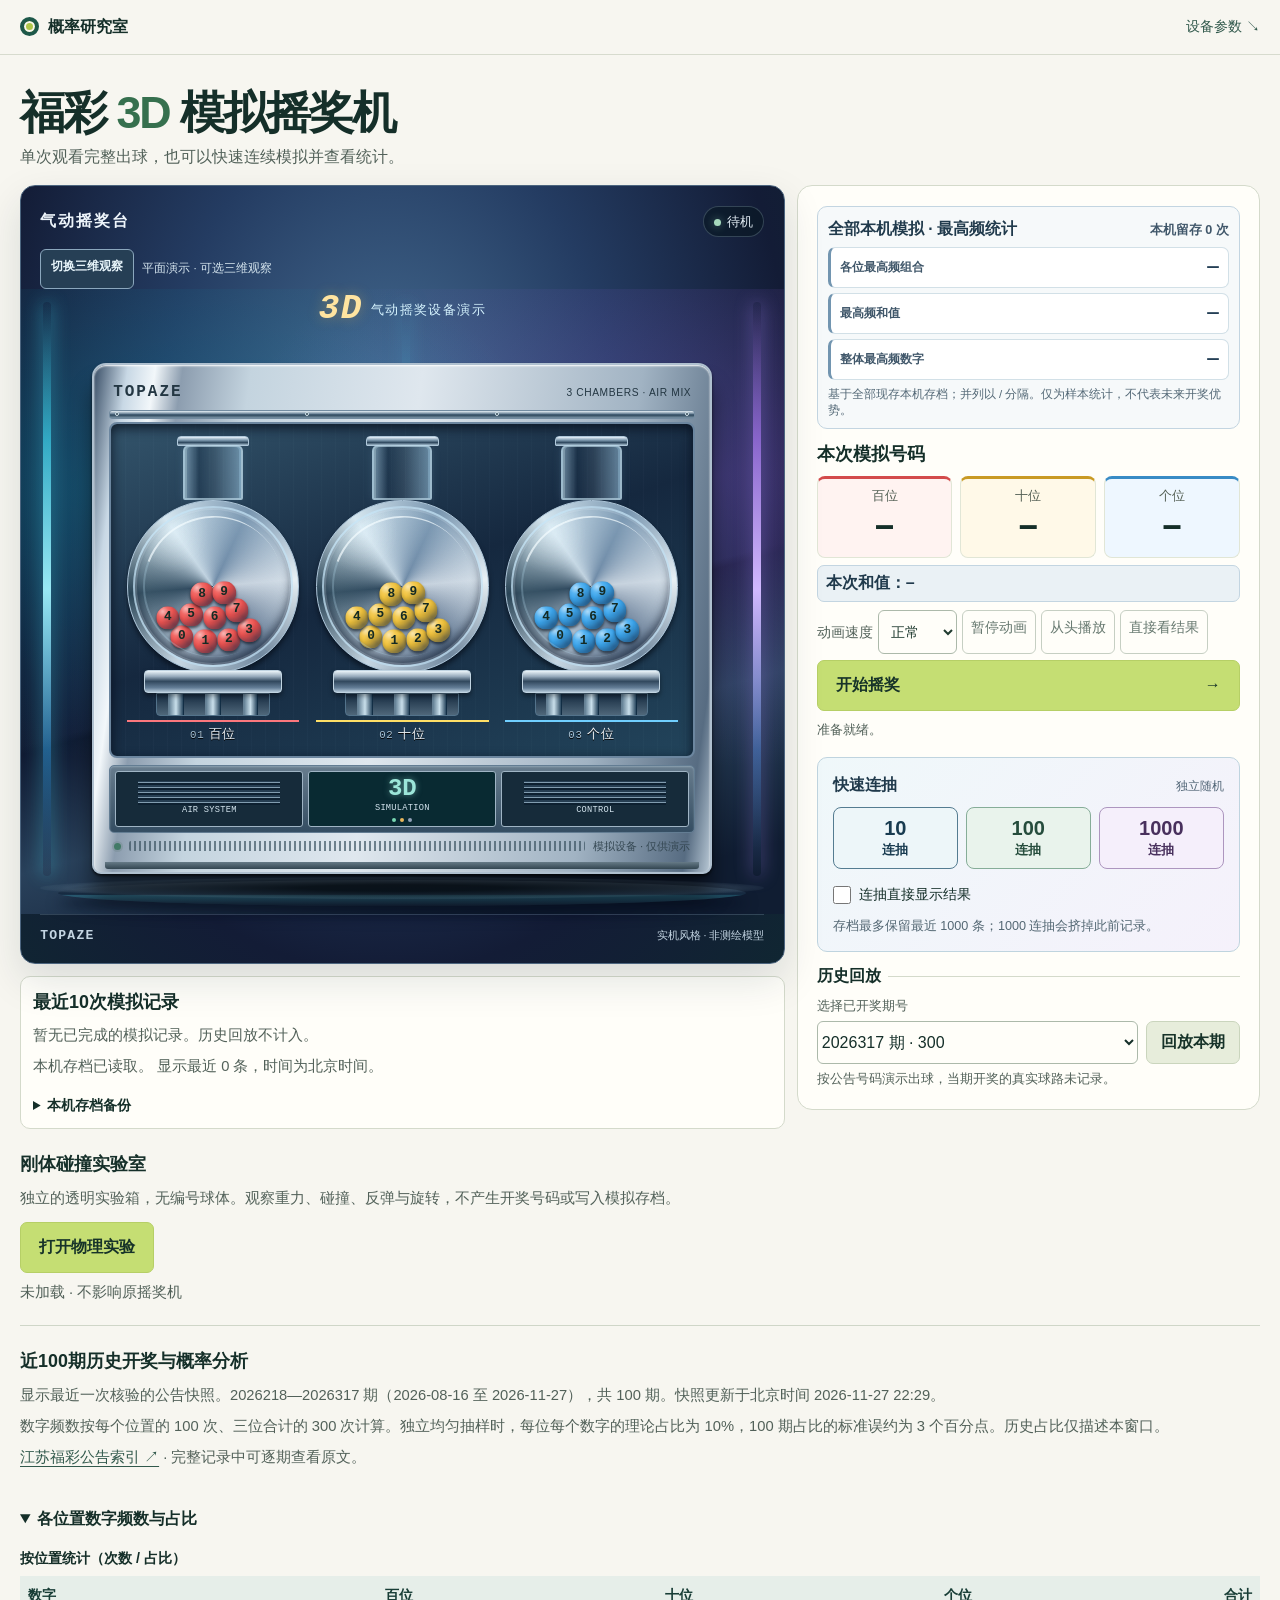
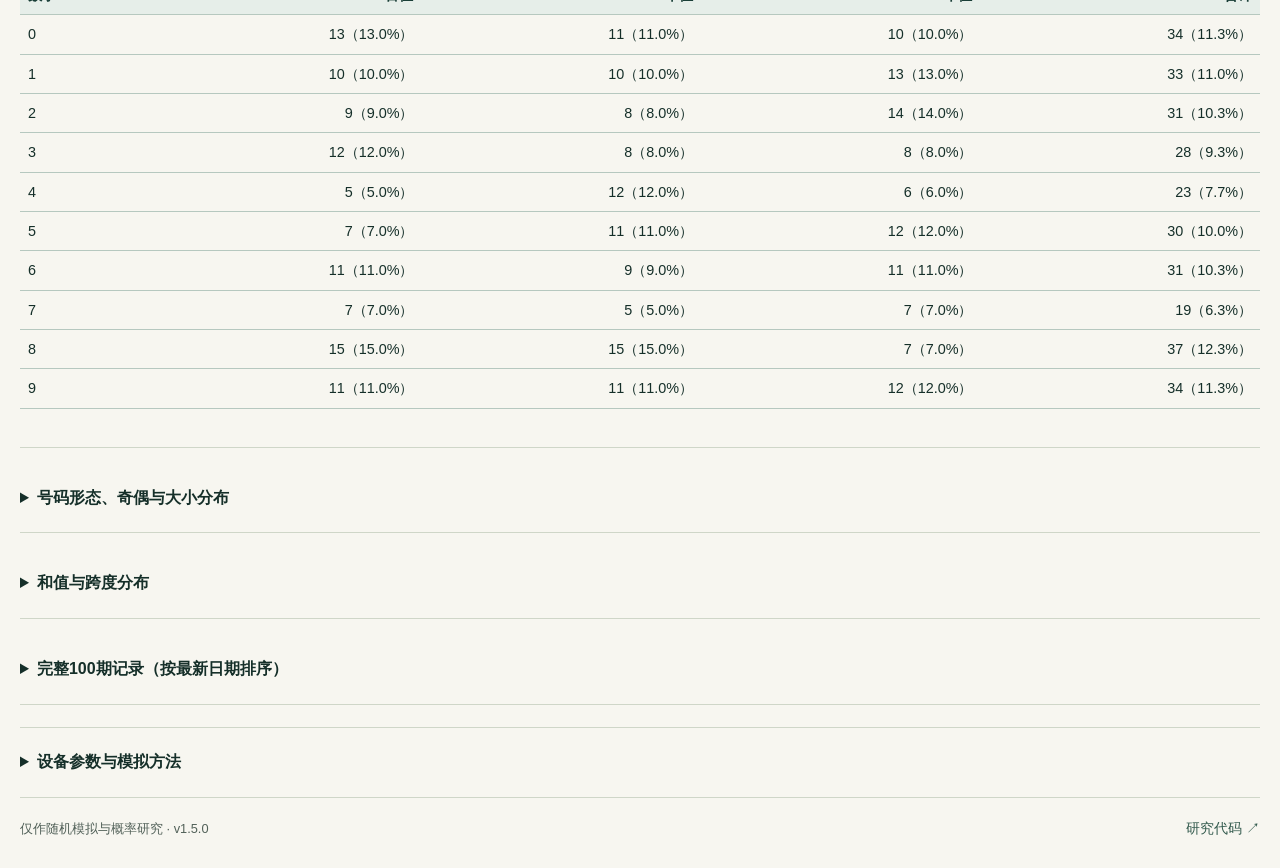
==== index.html @ 345d39fd "Remember the selected draw animation speed" ====
<!doctype html>
<html lang="zh-CN">
<head>
  <meta charset="utf-8">
  <meta name="viewport" content="width=device-width,initial-scale=1">
  <meta name="theme-color" content="#183d36">
  <title>福彩 3D · 模拟摇奖机</title>
  <link rel="stylesheet" href="./lottery-research/draw.css?v=1.4.0">
  <script type="module" src="./lottery-research/draw-ui.mjs?v=1.5.0"></script>
  <script type="module" src="./lottery-research/history-view.mjs?v=1.5.0"></script>
<style>
#official-history details{margin-top:1rem}
#official-history summary{cursor:pointer}
#official-history .history-scroll{overflow-x:auto;max-width:100%}
#official-history table{width:100%;border-collapse:collapse;font-size:.9rem;text-align:right;font-variant-numeric:tabular-nums;margin:.6rem 0 1rem}
#official-history caption{text-align:left;font-weight:600;padding:.4rem 0}
#official-history th,#official-history td{padding:.5rem;border-bottom:1px solid #b6c8bf;white-space:nowrap}
#official-history th:first-child,#official-history td:first-child{text-align:left}
#official-history thead th{position:sticky;top:0;background:#e6eee9;color:#183d36}
#official-history a{text-decoration:underline}
</style>
</head>
<body>
<header><div class="container mast"><span class="wordmark"><i aria-hidden="true"></i> 概率研究室</span><a href="#specs">设备参数 ↘</a></div></header>
<main class="container">
  <h1>福彩 <span>3D</span> 模拟摇奖机</h1>
  <p class="intro">单次观看完整出球，也可以快速连续模拟并查看统计。</p>
  <script type="module" src="./lottery-research/view3d-ui.mjs?v=20261127-pi-motion"></script>
  <div class="desk">
    <section class="machine" aria-label="三色球气动搅拌示意">
      <div class="machine-head"><strong>气动摇奖台</strong><span class="indicator" id="machine-state">待机</span></div>
      <div class="view-toolbar">
        <button id="view3d-toggle" type="button" aria-pressed="false" aria-controls="view3d-stage">切换三维观察</button>
        <span id="view3d-status" role="status">平面演示 · 可选三维观察</span>
      </div>
      <div id="view3d-stage" hidden>
        <div id="view3d-canvas" role="img" aria-label="三仓气动摇奖机三维示意"></div>
        <div class="view3d-cameras" role="group" aria-label="观察角度">
          <button type="button" data-camera="front" aria-pressed="true">正面</button>
          <button type="button" data-camera="left" aria-pressed="false">左侧</button>
          <button type="button" data-camera="right" aria-pressed="false">右侧</button>
          <button type="button" data-camera="top" aria-pressed="false">斜上方</button>
        </div>
        <div class="view3d-cameras"><button id="view3d-physics" type="button" aria-pressed="false">启用三仓碰撞演示</button></div>
        <div class="material-controls">
          <label for="view3d-quality">材质质量</label>
          <select id="view3d-quality"><option value="balanced">均衡 · 清晰透明</option><option value="high">精细 · 光学透射</option></select>
          <label for="view3d-lighting">演播室灯光</label>
          <select id="view3d-lighting"><option value="studio">冷暖演播室</option><option value="neutral">中性检测光</option><option value="evening">紫蓝氛围光</option></select>
        </div>
        <small id="view3d-material-status" role="status">程序生成环境反射 · 无外部纹理下载</small>
        <small id="view3d-physics-status" role="status">默认几何动画；可启用独立刚体演示。</small>
        <small>三维展示与原摇奖同步，碰撞和球路仅供演示，不决定出球号码。圆周率 π ≈ 3.1415926 用于圆周运动及旋流演示。</small>
      </div>
      <div class="studio" aria-hidden="true">
        <div class="studio-backdrop"><i></i><i></i><i></i></div><div class="studio-sign"><b>3D</b><span>气动摇奖设备演示</span></div>
        <div class="machine-housing">
          <div class="housing-top"><span>TOPAZE</span><small>3 CHAMBERS · AIR MIX</small></div><div class="crossbar"><i></i><i></i><i></i><i></i></div>
          <div class="stages">
            <div class="unit red"><div class="outlet-cap"></div><div class="channel"><div class="neck"></div></div><div class="chamber-frame"><div class="glass"></div></div><div class="base"></div><div class="air-assembly"><i></i><i></i><i></i></div><span><small>01</small> 百位</span></div>
            <div class="unit yellow"><div class="outlet-cap"></div><div class="channel"><div class="neck"></div></div><div class="chamber-frame"><div class="glass"></div></div><div class="base"></div><div class="air-assembly"><i></i><i></i><i></i></div><span><small>02</small> 十位</span></div>
            <div class="unit blue"><div class="outlet-cap"></div><div class="channel"><div class="neck"></div></div><div class="chamber-frame"><div class="glass"></div></div><div class="base"></div><div class="air-assembly"><i></i><i></i><i></i></div><span><small>03</small> 个位</span></div>
          </div>
          <div class="service-deck"><div class="service-panel"><div class="service-grille"></div><small>AIR SYSTEM</small></div><div class="service-display"><b>3D</b><small>SIMULATION</small><div class="pilot-lights"><i></i><i></i><i></i></div></div><div class="service-panel"><div class="service-grille"></div><small>CONTROL</small></div></div><div class="housing-console"><i></i><div class="vent"></div><small>模拟设备 · 仅供演示</small></div>
          <div class="housing-foot"></div>
        </div>
        <div class="studio-plinth"></div><div class="stage-platform"></div>
      </div>
      <div class="machine-foot"><span>TOPAZE</span><small>实机风格 · 非测绘模型</small></div>
    </section>
    <section class="control" aria-labelledby="result-title">
      <section class="recent-frequency" aria-labelledby="recent-frequency-title">
        <div class="frequency-heading"><h3 id="recent-frequency-title">全部本机模拟 · 最高频统计</h3><span id="simulation-count" role="status">本机留存 0 次</span></div>
        <div class="frequency-cards">
          <div class="frequency-card"><h4>各位最高频组合</h4><output id="recent-position-mode">—</output></div>
          <div class="frequency-card"><h4>最高频和值</h4><output id="recent-sum-mode">—</output></div>
          <div class="frequency-card"><h4>整体最高频数字</h4><output id="recent-digit-mode">—</output></div>
        </div>
        <p class="frequency-note">基于全部现存本机存档；并列以 / 分隔。仅为样本统计，不代表未来开奖优势。</p>
      </section>
      <h2 id="result-title">本次模拟号码</h2>
      <div class="output" aria-hidden="true">
        <div><small>百位</small><b>–</b></div><div><small>十位</small><b>–</b></div><div><small>个位</small><b>–</b></div>
      </div>
      <p id="draw-sum">本次和值：–</p>
      <div class="playback-controls">
        <label for="playback-speed">动画速度</label>
        <select id="playback-speed"><option value="1">正常</option><option value="0.5">半速</option><option value="2">2 倍速</option><option value="4">4 倍速</option></select>
        <button id="pause" type="button" disabled>暂停动画</button>
        <button id="restart" type="button" disabled>从头播放</button>
        <button id="skip-animation" type="button" disabled>直接看结果</button>
      </div>
      <button id="draw" type="button" disabled>开始摇奖 <span aria-hidden="true">→</span></button>
      <p class="status" role="status" aria-live="polite">正在准备摇奖机…</p>
      <section class="batch-draw" aria-labelledby="batch-title">
        <div class="batch-heading"><h3 id="batch-title">快速连抽</h3><span>独立随机</span></div>
        <div class="batch-buttons" role="group" aria-label="选择连抽次数">
          <button type="button" data-batch="10" disabled><strong>10</strong><span>连抽</span></button>
          <button type="button" data-batch="100" disabled><strong>100</strong><span>连抽</span></button>
          <button type="button" data-batch="1000" disabled><strong>1000</strong><span>连抽</span></button>
        </div>
        <label class="batch-animation-option"><input id="batch-instant" type="checkbox" disabled> 连抽直接显示结果</label>
        <p class="batch-note">存档最多保留最近 1000 条；1000 连抽会挤掉此前记录。</p>
      </section>
      <section id="batch-report" class="batch-report" aria-labelledby="batch-report-title" hidden>
        <div class="batch-heading"><h3 id="batch-report-title">最近一次连抽报告</h3><span id="batch-time"></span></div>
        <div class="batch-summary">
          <div><small>本次连抽</small><strong id="batch-count">—</strong></div>
          <div><small>不同号码</small><strong id="batch-unique">—</strong></div>
          <div><small>重复次数</small><strong id="batch-repeats">—</strong></div>
          <div><small>平均和值</small><strong id="batch-mean-sum">—</strong></div>
        </div>
        <p id="batch-forms"></p>
        <p id="batch-modes"></p>
        <p id="batch-last"></p>
        <p id="batch-save-status" role="status"></p>
        <details class="batch-detail">
          <summary>查看和值分布</summary>
          <button id="batch-sum-export" type="button">下载和值分布（CSV）</button>
          <div class="batch-table-scroll batch-sum-scroll" role="region" aria-label="和值分布表" tabindex="0">
            <table>
              <caption>本次连抽与均匀抽样的理论分布</caption>
              <thead><tr><th scope="col">和值</th><th scope="col">次数</th><th scope="col">样本占比</th><th scope="col">理论占比</th></tr></thead>
              <tbody id="batch-sums"></tbody>
            </table>
          </div>
        </details>
        <details class="batch-detail"><summary>查看各位数字频数</summary>
          <div class="batch-table-scroll"><table><caption>本次连抽中各位置数字出现次数</caption>
            <thead><tr><th scope="col">数字</th><th scope="col">百位</th><th scope="col">十位</th><th scope="col">个位</th></tr></thead>
            <tbody id="batch-frequency"></tbody>
          </table></div>
        </details>
        <p class="batch-report-note">仅统计本次连抽，重复次数为总次数减去不同号码数；历史频数不能预测未来号码。</p>
      </section>
      <fieldset id="replay-options" disabled>
        <legend>历史回放</legend>
        <label for="replay-issue">选择已开奖期号</label>
        <div class="replay-controls"><select id="replay-issue"></select><button id="replay" type="button">回放本期</button></div>
        <small>按公告号码演示出球，当期开奖的真实球路未记录。</small>
      </fieldset>
      <noscript>请启用 JavaScript 后开始摇奖。</noscript>
    </section>
    <section class="history desk-history" aria-labelledby="history-title">
    <h2 id="history-title">最近10次模拟记录</h2>
    <p id="empty-history">暂无已完成的模拟记录。历史回放不计入。</p>
    <p id="archive-status" role="status"></p><ol id="history"></ol>
    <details><summary>本机存档备份</summary>
      <p>页面仅显示最近10次，较早记录不展示但保留在当前浏览器（最多1000条），可导出完整备份。清除站点数据或换设备不会自动恢复。</p>
      <button id="archive-export" type="button" disabled>导出完整存档（JSON）</button>
    </details>
    </section>
  </div>
  <section class="history" aria-labelledby="physics-title">
    <h2 id="physics-title">刚体碰撞实验室</h2>
    <p>独立的透明实验箱，无编号球体。观察重力、碰撞、反弹与旋转，不产生开奖号码或写入模拟存档。</p>
    <button id="physics-open" type="button" aria-expanded="false" aria-controls="physics-panel">打开物理实验</button>
    <div id="physics-panel" hidden>
      <div id="physics-canvas" role="img" aria-label="透明实验箱内的六颗无编号球体"></div>
      <div class="physics-controls">
        <label for="physics-bounce">反弹系数</label>
        <select id="physics-bounce"><option value="0.2">0.2 低</option><option value="0.55" selected>0.55 中</option><option value="0.8">0.8 高</option></select>
        <button id="physics-start" type="button">开始实验</button>
        <button id="physics-pause" type="button" disabled>暂停</button>
        <button id="physics-reset" type="button">复位</button>
      </div>
      <p id="physics-readout">仿真时间 0.00 秒</p>
      <p>演示设定：固定步长 1/60 秒，六颗等尺寸球、封闭箱体，单次最长 8 秒。反弹系数为实验参数，不是官方设备测量数据。</p>
    </div>
    <p id="physics-status" role="status">未加载 · 不影响原摇奖机</p>
  </section>
  <script type="module" src="./lottery-research/physics-ui.mjs"></script>
  <section class="history" id="official-history" aria-labelledby="official-history-title">
    <h2 id="official-history-title">近100期历史开奖与概率分析</h2>
    <p id="official-meta">正在加载历史数据…</p>
    <p>数字频数按每个位置的 100 次、三位合计的 300 次计算。独立均匀抽样时，每位每个数字的理论占比为 10%，100 期占比的标准误约为 3 个百分点。历史占比仅描述本窗口。</p>
    <p><a href="https://www.jslottery.com/winning_history_a?locale=zh-CN&amp;lottery_type_id=9">江苏福彩公告索引 ↗</a> · 完整记录中可逐期查看原文。</p>
    <details open><summary>各位置数字频数与占比</summary><div class="history-scroll"><table id="position-table"></table></div></details>
    <details><summary>号码形态、奇偶与大小分布</summary><div class="history-scroll"><table id="shape-table"></table></div></details>
    <details><summary>和值与跨度分布</summary><div class="history-scroll"><table id="sum-table"></table><table id="span-table"></table></div></details>
    <details><summary>完整100期记录（按最新日期排序）</summary><div class="history-scroll" style="max-height:28rem;overflow:auto"><table id="official-table"></table></div></details>
  </section>
  <details id="specs"><summary>设备参数与模拟方法</summary>
    <p>设备参考 2021 年中国福彩公开的法国 AKANIS Topaze 气动搅拌式摇奖机。</p>
    <dl><div><dt>整机规格</dt><dd>高 1.50 米，宽 0.66 米，深 0.78 米，重 90 千克</dd></div>
    <div><dt>搅拌室</dt><dd>三个独立搅拌室，直径 30 厘米，顶部出球，底座以上为高强度有机玻璃</dd></div>
    <div><dt>摇奖球</dt><dd>两套正式球，每套红、黄、蓝各 10 颗，分别用于百位、十位和个位。聚氨酯与发泡材料，实心结构</dd></div>
    <div><dt>单球标准</dt><dd>质量 4 克（±5%），直径 44.5 毫米（−0.7 / +0.8 毫米）</dd></div></dl>
    <p>本页用三组 0–9 数字球演示出球，每组独立等概率抽取一球。浏览器生成随机数，每个三位号码的理论概率均为 1/1000。动画时长和球路为展示设定。实机风速、逐球测量和现场工况缺少可用的校准数据。</p>
    <p><a href="https://www.szlottery.org/fcw/fcxw/csdt/content/post_752635.html">福彩公开设备资料 ↗</a> · <a href="https://caipiao.people.com.cn/n1/2015/1231/c373276-27999921.html">球室结构与颜色 ↗</a> · <a href="https://www.swlc.net.cn/games/3d.html">福彩 3D 开奖规则 ↗</a></p>
  </details>
</main>
<footer class="container"><span>仅作随机模拟与概率研究 · v1.5.0</span><a href="https://github.com/wpcnb/order-classifier/tree/main/lottery-research">研究代码 ↗</a></footer>
</body></html>
---- lottery-research/draw.css ----
:root { color-scheme:light; font: 16px/1.55 "Inter","PingFang SC","Microsoft YaHei",sans-serif; color:#152f29; background:#f7f6f0 }
* { box-sizing:border-box }
body { margin:0 }
.container { width:min(1120px,calc(100% - 56px)); margin:auto }
header { border-bottom:1px solid #d7dbce }
.mast,footer,.machine-head,.machine-foot { display:flex; justify-content:space-between; align-items:center; gap:12px }
.mast { min-height:68px }
a { color:#31594c; text-underline-offset:4px }
.mast a,footer a { text-decoration:none; font-size:.88rem }
.wordmark { display:flex; gap:9px; align-items:center; font-weight:750 }
.wordmark i { display:block; width:19px; height:19px; border:4px solid #1d5849; border-radius:50%; box-shadow:inset 0 0 0 2px #f7f6f0; background:#afc64a }
h1 { margin:clamp(24px,5vw,62px) 0 4px; font-size:clamp(1.95rem,5vw,3.65rem); line-height:1.18; letter-spacing:-.045em }
h1 span { color:#36704e }
h2 { font-size:1.12rem; margin:0 }
.intro,.status,.history p,details p { color:#526159 }
.intro { margin:10px 0 26px }
.desk { display:grid; grid-template-columns:1.65fr 1fr; gap:18px; align-items:stretch }
.machine,.control { border-radius:15px; padding:clamp(16px,2.6vw,30px) }
.machine { color:#eef7e9; background:radial-gradient(ellipse at 50% 88%,#33675b 0%,#193f38 60%,#12322c 100%); border:1px solid #183d35 }
.machine-head strong { font-size:1rem }
.indicator { font-size:.8rem; color:#d6e5c6 }
.indicator::before { content:""; display:inline-block; margin-right:6px; width:7px; height:7px; border-radius:50%; background:#c2db68 }
.stages { display:flex; align-items:end; justify-content:center; gap:3%; margin:24px 0 18px }
.unit { width:30%; position:relative; text-align:center; --ball:#e77e68 }
.yellow { --ball:#e9c563 }.blue { --ball:#8cbfdd }
.unit span { display:block; font-size:.78rem; margin-top:6px; color:#d9e7df }
.neck { width:17%; height:12px; margin:0 auto -2px; border:2px solid #91aaa1; border-radius:4px 4px 0 0; background:linear-gradient(90deg,#41675d,#c5d4c944,#406359) }
.neck:not(:empty) { color:#172922; background:var(--ball); border-color:var(--ball); font:700 10px/1 "IBM Plex Mono",monospace }
.glass { position:relative; aspect-ratio:1; border:2px solid #adccc19c; border-radius:50%; overflow:hidden; background:radial-gradient(circle at 29% 16%,#eafaf458,transparent 20%),radial-gradient(circle at 60% 72%,#12342e55,#96b7a62b 82%,#e7f8ea55); box-shadow:inset 0 0 0 3px #b7d3c621,0 8px 14px #102a2444 }
.base { position:relative; width:72%; height:12px; margin:-2px auto 0; transform:perspective(18px) rotateX(13deg); border:1px solid #8da99a; border-radius:3px; background:linear-gradient(#719287,#34564d) }
.ball { position:absolute; width:15%; aspect-ratio:1; border-radius:50%; display:grid; place-items:center; font:700 clamp(7px,1.1vw,14px)/1 "IBM Plex Mono",monospace; color:#142a23; background:radial-gradient(at 30% 22%,#fff8,transparent 45%),var(--ball); box-shadow:inset -2px -2px 4px #182d2a44,0 1px 2px #102a2488; transform:translate(-50%,-50%) }
.machine-foot { border-top:1px solid #ffffff29; padding-top:12px; color:#c3d3c6 }
.machine-foot span { font:600 .82rem "IBM Plex Mono",monospace; letter-spacing:.09em }
.control { display:flex; flex-direction:column; justify-content:center; background:#fffef9; border:1px solid #d4dacb }
.output { display:grid; grid-template-columns:repeat(3,1fr); gap:8px; margin:18px 0 }
.output div { background:#f2f4ea; border:1px solid #e1e6d6; border-radius:8px; text-align:center; padding:7px 2px }
.output small { display:block; color:#546055 }
.output b { display:block; font:650 clamp(2.15rem,4vw,3.6rem)/1.14 "IBM Plex Mono",monospace }
button { font:inherit; font-weight:650; color:#173329; background:#c5de73; border:1px solid #b6cf66; border-radius:7px; padding:12px 18px; display:flex; justify-content:space-between; cursor:pointer }
button:hover:enabled { background:#d1e788 } button:disabled { cursor:default; opacity:.68 }
.status { min-height:1.5em; margin:9px 0 0; font-size:.84rem }
.history,details { border-bottom:1px solid #cfd6c8; padding:22px 0 }
.history p,details p { font-size:.92rem; margin:8px 0 0 }
#history { display:flex; flex-wrap:wrap; gap:7px; margin:8px 0 0; padding:0; list-style:none }
#history li { padding:4px 11px; border:1px solid #c4ccbc; border-radius:5px; font:600 1.05rem/1.4 "IBM Plex Mono",monospace; letter-spacing:.12em }
summary { cursor:pointer; font-weight:650 }
dl { display:grid; grid-template-columns:1fr 1fr; gap:12px 25px } dt { font-weight:650 } dd { margin:2px 0; color:#46574c }
footer { padding:20px 0 28px; font-size:.8rem; color:#526159 }
:focus-visible { outline:3px solid #678634; outline-offset:3px }
@media(max-width:700px) {
  .container { width:calc(100% - 28px) } .mast { min-height:48px } .desk { grid-template-columns:1fr; gap:12px }
  .machine,.control { padding:16px } .intro { font-size:.9rem; margin-bottom:16px }
  .stages { max-width:430px; margin:14px auto 9px } .output { margin:10px 0 }
  .machine-foot { padding-top:7px } dl { grid-template-columns:1fr }
}
#replay-options { border:0; border-top:1px solid #d4dacb; padding:12px 0 0; margin:12px 0 0; min-width:0 }
#replay-options legend { padding:0 7px 0 0; font-weight:650 }
#replay-options label,#replay-options small { display:block; font-size:.82rem; color:#526159 }
.replay-controls { display:flex; flex-wrap:wrap; gap:8px; margin:5px 0 }
.replay-controls select { max-width:100%; min-height:42px; flex:1; color:#152f29; background:#fffef9; border:1px solid #acb9aa; border-radius:6px; font:inherit }
#replay { background:#e7eddb; border-color:#cad5bd; padding:8px 14px }
.playback-controls { display:flex; align-items:center; flex-wrap:wrap; gap:8px; margin:0 0 10px; font-size:.9rem }
.playback-controls label { color:#526159 }
.playback-controls select,.playback-controls button { min-height:44px; border:1px solid #acb9aa; border-radius:6px; padding:6px 12px; background:#fffef9; color:#203b30; font:inherit }
#pause { margin-left:auto }
@media (prefers-reduced-motion:reduce) { .playback-controls { display:none } }

/* Studio presentation. Visual styling only; dimensions and lighting are illustrative. */
.desk {grid-template-columns:minmax(0,1.85fr) minmax(0,1fr);gap:20px}
.machine {min-width:0;position:relative;overflow:hidden;background:radial-gradient(ellipse at 50% 38%,#365267 0%,#172b3d 45%,#091622 100%);border-color:#35495b;box-shadow:0 16px 40px #10283a20;display:flex;flex-direction:column;justify-content:space-between;color:#edf4fa}
.machine-head,.machine-foot {position:relative;z-index:2}
.machine-head strong {letter-spacing:.12em}
.indicator {color:#e1ebf3;background:#0a1925aa;border:1px solid #90a8b74d;border-radius:30px;padding:5px 10px;white-space:nowrap}
.indicator::before {background:#a6d9bd;box-shadow:0 0 8px #9ce5c877}
.studio {isolation:isolate;position:relative;display:grid;place-items:center;padding:clamp(24px,4vw,54px) 0 24px;min-width:0;flex:1}
.studio-backdrop {position:absolute;inset:8% -8% 5%;z-index:-2;overflow:hidden;background:radial-gradient(ellipse at 50% 78%,#8fa9bc38,transparent 67%)}
.studio-backdrop i {position:absolute;top:2%;height:82%;width:1px;background:linear-gradient(transparent,#b2d5ea7d,transparent)}
.studio-backdrop i:nth-child(1){left:8%}.studio-backdrop i:nth-child(2){left:50%;opacity:.35}.studio-backdrop i:nth-child(3){right:8%}
.machine-housing {position:relative;width:min(96%,620px);z-index:1;border:1px solid #b3c0c9;border-radius:12px 12px 7px 7px;padding:clamp(8px,1.5vw,18px);background:linear-gradient(100deg,#455967 0%,#dce6eb 6%,#97a7b1 12%,#eef3f5 42%,#a2b3be 77%,#536775 100%);box-shadow:inset 1px 1px 2px #fff,0 16px 24px #0007,0 2px 3px #0009}
.housing-top {display:flex;align-items:center;justify-content:space-between;gap:5px;color:#243743;padding:4px 4px 9px}
.housing-top span {font:800 clamp(.7rem,1.5vw,1rem)/1.2 "IBM Plex Mono",monospace;letter-spacing:.12em}
.housing-top small {font-size:clamp(.45rem,.8vw,.65rem);letter-spacing:.06em;text-align:right}
.stages {gap:3%;margin:0;padding:clamp(6px,1.3vw,16px);background:linear-gradient(155deg,#263d4b,#0e1d28 65%,#2a4150);border:1px solid #233746;border-radius:8px;box-shadow:inset 0 3px 12px #0009,0 1px 0 #fff8;max-width:none}
.unit {width:31%;min-width:0;--ball:#df5753}
.yellow {--ball:#edc14f}.blue {--ball:#66b5df}
.channel {height:clamp(24px,4.5vw,48px);width:32%;margin:auto;position:relative;border:1px solid #bcd9e8aa;border-radius:6px 6px 2px 2px;background:linear-gradient(90deg,#e3f7ff38,#102d4144 25%,#eafaff20 60%,#b9d6e990);box-shadow:inset 0 0 5px #f8ffff22;display:grid;place-items:center}
.neck {width:82%;height: auto;aspect-ratio:1;display:grid;place-items:center;margin:0;border:0;border-radius:50%;background:transparent;box-shadow:none}
.neck:not(:empty){background:radial-gradient(circle at 32% 25%,#fffa,transparent 36%),var(--ball);border:1px solid #fff5;box-shadow:inset -2px -3px 5px #0004,0 1px 3px #0007;color:#14232d;font:700 clamp(9px,1.3vw,16px)/1 monospace}
.glass {border:clamp(2px,.4vw,4px) solid #c1dce7b0;border-radius:50%;background:radial-gradient(ellipse at 24% 16%,#f0fbff50,transparent 22%),radial-gradient(ellipse at 68% 82%,#25465855,#a5c8df25 64%,#d8ecf663 93%);box-shadow:inset 0 0 0 2px #ecfaff30,inset 0 -9px 12px #080f1a7d,0 4px 10px #0007}
.glass::after {content:"";position:absolute;pointer-events:none;z-index:2;inset:5%;border-radius:50%;border-top:2px solid #f4fdffb3;border-left:2px solid #b6deef45;transform:rotate(-24deg)}
.ball {background:radial-gradient(circle at 29% 23%,#fff9 0%,#fff2 25%,transparent 44%),var(--ball);box-shadow:inset -2px -3px 5px #10233366,0 2px 3px #0008;font-size:clamp(7px,1vw,14px)}
.base {width:78%;height:clamp(12px,2.2vw,23px);margin:-2px auto 0;transform:none;border:1px solid #9badb8;background:linear-gradient(#d1dce4,#718796 25%,#394d5a 78%,#859ba8);border-radius:4px;box-shadow:0 3px 5px #0006}
.unit span {color:#eef3f7;letter-spacing:.06em;font-size:clamp(.66rem,1vw,.82rem);margin:7px 0 2px}
.unit span small {color:#a6c0d3;font:500 .67rem monospace}
.housing-console {display:flex;align-items:center;gap:8px;padding:10px 5px 5px;color:#344752}
.housing-console i {width:7px;height:7px;flex:none;border-radius:50%;background:#427a67;box-shadow:0 0 0 2px #617b7a40}
.housing-console small {font-size:clamp(.5rem,.9vw,.7rem);white-space:nowrap}
.vent {flex:1;height:10px;border-radius:2px;background:repeating-linear-gradient(90deg,#334b59 0 2px,transparent 2px 5px);opacity:.65}
.housing-foot {height:7px;border-radius:0 0 3px 3px;background:linear-gradient(#667a87,#334651);margin:2px -4px -12px}
.studio-plinth {position:absolute;z-index:0;left:0;right:0;bottom:12px;height:28px;border-radius:50%;background:radial-gradient(ellipse,#07121bbb 20%,#7894a633 65%,transparent 74%);transform:scaleY(.8)}
.machine-foot {color:#c4d5e3;border-color:#abc6dd36;font-size:.8rem}
.control {min-width:0}
@media(max-width:700px){.desk{grid-template-columns:1fr;gap:12px}.studio{padding:28px 0 20px}.machine-housing{width:min(100%,460px)}.machine-foot{font-size:.75rem}.housing-foot{margin-bottom:-8px}}

/* Richer studio v2: illustrative hardware, not a factory engineering drawing. */
.machine {background:radial-gradient(ellipse at 48% 30%,#466d92 0%,#243c62 40%,#131c36 72%,#102632);border-color:#4c657f}
.studio {padding-top:clamp(48px,6vw,74px);padding-bottom:40px}
.studio-backdrop {inset:0 -9% 0;background:radial-gradient(ellipse at 15% 32%,#00bfd339,transparent 45%),radial-gradient(ellipse at 87% 30%,#a064ed45,transparent 47%),linear-gradient(165deg,transparent 55%,#101b33 56%,#29415b 70%,#101d32 90%);}
.studio-backdrop i {height:92%;width:clamp(3px,.7vw,8px);border-radius:4px;background:linear-gradient(transparent,#41def8a8 24%,#98e8f4 50%,#319cdd88 78%,transparent);box-shadow:0 0 18px #49dcf47a}
.studio-backdrop i:nth-child(3){background:linear-gradient(transparent,#b380ffa8 24%,#d1b9ff 50%,#5b89db88 78%,transparent);box-shadow:0 0 18px #a285f47a}
.studio-sign {position:absolute;top:3px;left:50%;transform:translateX(-50%);display:flex;align-items:center;gap:8px;color:#d6f4ff;white-space:nowrap;font-size:clamp(.65rem,1vw,.82rem);letter-spacing:.11em}
.studio-sign b {font:italic 800 clamp(1.3rem,2.7vw,2.2rem)/1 monospace;color:#ffe4a0;text-shadow:0 0 13px #d3a74d70}
.machine-housing {width:min(98%,620px);padding:clamp(7px,1.35vw,15px);border:2px solid #afc0cf;border-radius:14px 14px 9px 9px;background:linear-gradient(98deg,#394e66,#c8d8e5 5%,#f2f7fa 9%,#8c9daf 13%,#c4d4df 23%,#dfe7ee 48%,#a1b3c3 80%,#576c82 96%,#b7c7d4);box-shadow:inset 0 1px 2px #fff,0 22px 22px #0007,0 2px 3px #000a}
.housing-top {padding:3px 4px 7px}
.crossbar {display:flex;justify-content:space-between;align-items:center;height:9px;margin:0 0 3px;padding:0 5px;border:1px solid #738ca1;border-radius:3px;background:linear-gradient(#e6f0f6,#536e85 49%,#233d51 52%,#7b94a7)}
.crossbar i {width:4px;height:4px;border-radius:50%;background:#293c4c;border:1px solid #d6e7ed}
.stages {position:relative;gap:3%;padding:clamp(6px,1vw,13px);border:2px solid #6c869f;background:repeating-linear-gradient(90deg,#d4f4ff05 0 1px,transparent 1px 14px),linear-gradient(160deg,#33546b,#15283f 48%,#22445b);box-shadow:inset 0 4px 12px #040915c0}
.unit {--ball:#f0524e;--glow:#fb777d;position:relative}
.yellow {--ball:#f3c338;--glow:#ffdf66}.blue {--ball:#3ca8f0;--glow:#70cfff}
.outlet-cap {width:42%;height:clamp(5px,.85vw,10px);margin:0 auto -1px;border-radius:4px 4px 1px 1px;background:linear-gradient(#e9f3fc,#7d99ae 40%,#2d465c 70%,#9fb7c8);border:1px solid #b0c8da}
.channel {height:clamp(30px,5vw,55px);width:35%;border-width:2px;box-shadow:inset 2px 0 #e5fcff36,inset -2px 0 #aedbf347,0 0 10px #8db8d826;background:linear-gradient(90deg,#c4e8ff70,#182e4644 25%,#e8f8ff16 54%,#a9d3ed80)}
.chamber-frame {position:relative;padding:clamp(2px,.45vw,5px);border:1px solid #aec6d9;border-radius:50%;background:conic-gradient(from 25deg,#7895af,#e7f0f5,#71889e,#c6d6e2,#294456,#d6e7f0,#7895af);box-shadow:0 4px 5px #040b15a0}
.glass {border:2px solid #c4e2f4ba;background:radial-gradient(ellipse at 23% 15%,#effaff50,transparent 22%),radial-gradient(ellipse at 66% 78%,#253a6540,#c4e0f41a 70%,#c9f0fc55 95%);box-shadow:inset 0 0 0 2px #e4f5ff30,inset 0 -7px 10px #0b1729a0}
.ball {background:radial-gradient(circle at 28% 23%,#fff9 0%,#fff2 24%,transparent 46%),radial-gradient(circle at 76% 78%,#12213955,transparent 55%),var(--ball);box-shadow:inset -2px -3px 4px #162a4966,0 2px 3px #030b15a0}
.base {margin-top:-3px;width:80%;height:clamp(13px,2vw,23px);background:linear-gradient(#ecf5fa,#97aabb 26%,#31485d 49%,#647e97 80%,#b3c8d8);border-color:#c1d4e1}
.air-assembly {width:66%;height:clamp(13px,2vw,23px);margin:0 auto;display:flex;align-items:stretch;justify-content:space-around;border:1px solid #53738b;border-radius:0 0 4px 4px;background:linear-gradient(#162b40,#4f677a)}
.air-assembly i {width:14%;border-left:1px solid #c9dfe955;border-right:1px solid #122e45;background:linear-gradient(90deg,#627f94,#c9dfeb,#29475f)}
.unit span {border-top:2px solid var(--glow);padding-top:2px;margin:4px 0 0;text-shadow:0 1px #000}
.service-deck {display:grid;grid-template-columns:1fr 1fr 1fr;gap:5px;margin:7px 0 0;padding:5px;border:1px solid #637d93;border-radius:5px;background:linear-gradient(#687d8e,#344d62);box-shadow:inset 0 1px 2px #d0e5f45e}
.service-panel,.service-display {min-width:0;display:flex;flex-direction:column;align-items:center;justify-content:center;background:#162b3a;border:1px solid #9fb4c4;border-radius:3px;padding:4px 2px;color:#d4e4ee}
.service-grille {width:78%;height:clamp(13px,2.2vw,24px);background:repeating-linear-gradient(0deg,#0d2030 0 2px,#819caf 2px 3px,#263e52 3px 5px)}
.service-panel small,.service-display small {font:500 clamp(.36rem,.68vw,.58rem)/1.35 monospace;letter-spacing:.03em}
.service-display {background:#092a32}
.service-display b {font:700 clamp(.8rem,1.9vw,1.5rem)/1.1 monospace;color:#9ce6d9;text-shadow:0 0 6px #9ce6d988}
.pilot-lights {display:flex;gap:4px;margin-top:3px}.pilot-lights i {width:4px;height:4px;border-radius:50%;background:#77d6b2}.pilot-lights i:nth-child(2){background:#e8b65b}.pilot-lights i:nth-child(3){background:#92a1b9}
.housing-console {padding-top:5px}
.stage-platform {position:absolute;bottom:8px;width:95%;height:26px;z-index:-1;border-radius:50%;background:linear-gradient(#a2b8c944,#14283f 55%,#318a9e70 60%,#101c2f);box-shadow:0 10px 13px #050d1f9c}
.output div:nth-child(1){border-top:3px solid #d34b4b;background:#fff3f1}.output div:nth-child(2){border-top:3px solid #c99a24;background:#fff9e8}.output div:nth-child(3){border-top:3px solid #388bc5;background:#eef7ff}
#draw-sum {padding:8px 12px;background:#eaf1f5;border:1px solid #c3d5e1;border-radius:7px;font-weight:700;color:#203a4c;margin:0 0 12px}
@media(max-width:700px){.studio{padding:44px 0 34px}.studio-sign{top:4px}.machine-housing{width:100%}.service-deck{gap:3px;padding:3px}.service-panel,.service-display{padding:3px 1px}.stage-platform{height:20px}}

/* Optional WebGL inspection, preserving the existing simulator and archive. */
.view-toolbar{display:flex;flex-wrap:wrap;align-items:center;gap:8px;margin:12px 0 0}
.view-toolbar button,.view3d-cameras button{min-height:40px;font-size:.78rem;padding:7px 10px;border-radius:6px;color:#e8f5fb;background:#263f55;border:1px solid #8ba7bd}
.view-toolbar button:hover:enabled,.view3d-cameras button:hover:enabled{background:#36576f}
.view-toolbar button[aria-pressed=true],.view3d-cameras button[aria-pressed=true]{background:#d4eaf3;color:#182e40;border-color:#d4eaf3}
#view3d-status{font-size:.72rem;color:#d6e6ef;overflow-wrap:anywhere}
#view3d-stage[hidden],.studio[hidden]{display:none!important}
#view3d-stage{margin:10px 0 14px;min-width:0}
#view3d-canvas{width:100%;aspect-ratio:1.48;min-height:190px;overflow:hidden;border:1px solid #7895af;border-radius:9px;background:#152a43}
#view3d-canvas canvas{display:block;width:100%;height:100%}
.view3d-cameras{display:flex;flex-wrap:wrap;gap:6px;margin:9px 0 5px}
#view3d-stage small{font-size:.72rem;color:#d7e4ed}
@media(max-width:700px){#view3d-canvas{aspect-ratio:1.2}.view-toolbar{gap:6px}}

#physics-open {margin:12px 0 8px}
#physics-panel[hidden]{display:none!important}
#physics-panel{min-width:0;max-width:720px}
#physics-canvas{width:100%;aspect-ratio:1.7;min-height:200px;background:#152a43;border:1px solid #8da5bb;border-radius:9px;overflow:hidden}
#physics-canvas canvas{display:block;width:100%;height:100%}
.physics-controls{display:flex;align-items:center;flex-wrap:wrap;gap:8px;margin:10px 0}
.physics-controls select,.physics-controls button{min-height:44px;font:inherit;border:1px solid #a2b3bf;border-radius:6px;padding:6px 10px;background:#eef5f8;color:#1c3546}
#physics-readout{font-variant-numeric:tabular-nums;font-weight:600}

.material-controls{display:flex;flex-wrap:wrap;align-items:center;gap:7px;margin:8px 0;color:#d9eaf6;font-size:.78rem}
.material-controls select{min-width:0;max-width:100%;min-height:40px;padding:5px 8px;border:1px solid #8ba7bd;border-radius:6px;background:#263f55;color:#e8f5fb;font:inherit}
#view3d-material-status,#view3d-physics-status{display:block;margin:4px 0}

/* Rolling completed simulation frequency summary. */
.recent-frequency{margin:18px 0 10px;padding:16px;border:1px solid #c3d5e1;border-radius:10px;background:#f6f9fa;min-width:0}
.recent-frequency h3{margin:0 0 6px;font-size:1.05rem;color:#203a4c}
.frequency-cards{display:grid;grid-template-columns:repeat(3,minmax(0,1fr));gap:9px;margin-top:12px}
.frequency-card{min-width:0;border:1px solid #d2e0e7;border-top:3px solid #7295b0;border-radius:7px;background:#fff;padding:10px}
.frequency-card h4{margin:0;font-size:.82rem;color:#40576a}
.frequency-card output{display:block;margin:9px 0 5px;color:#243f56;font:650 clamp(1.2rem,2.2vw,1.8rem)/1.3 monospace;overflow-wrap:anywhere}
.frequency-card small{display:block;color:#536876;overflow-wrap:anywhere}
.frequency-note{color:#536876;font-size:.78rem!important}
.frequency-table-wrap{overflow:auto}
.frequency-table{border-collapse:collapse;width:100%;font-size:.83rem;margin-top:8px}
.frequency-table caption{text-align:left;color:#536876}
.frequency-table td,.frequency-table th{padding:4px 8px;text-align:right;border-bottom:1px solid #d9e4eb}
.recent-frequency details{padding:12px 0 0;border-bottom:0}
@media(max-width:600px){.frequency-cards{grid-template-columns:1fr}.recent-frequency{padding:12px}}

/* Compact desktop dashboard: machine and recent log at left, analysis and controls at right. */
.container{width:min(1440px,calc(100% - 40px))}
.mast{min-height:54px}
h1{margin:clamp(16px,2.4vw,32px) 0 4px;font-size:clamp(1.85rem,3.5vw,2.85rem)}
.intro{margin:6px 0 16px}
.desk{grid-template-columns:minmax(0,1.65fr) minmax(0,1fr);grid-template-areas:"machine control" "history control";grid-template-rows:auto 1fr;gap:12px;align-items:start}
.desk>.machine{grid-area:machine;padding:clamp(12px,1.5vw,22px)}
.desk>.control{grid-area:control;justify-content:flex-start;padding:clamp(12px,1.5vw,20px)}
.desk-history{grid-area:history;min-width:0;padding:12px;border:1px solid #d4dacb;border-radius:10px;background:#fffef9}
.desk-history #history{display:grid;grid-template-columns:repeat(2,minmax(0,1fr));gap:5px}
.desk-history #history li{font-size:.78rem;letter-spacing:0;padding:5px 7px;overflow-wrap:anywhere}
.desk-history details{padding:9px 0 0;border-bottom:0;font-size:.85rem}
.desk .recent-frequency{margin:0 0 12px;padding:10px}
.desk .recent-frequency h3{font-size:.98rem;margin:0}
#recent-frequency-sample{margin:3px 0;font-size:.74rem;color:#536876}
.desk .frequency-cards{grid-template-columns:1fr;gap:5px;margin:6px 0}
.desk .frequency-card{display:grid;grid-template-columns:minmax(0,1fr) minmax(0,1.1fr);align-items:center;gap:2px 8px;padding:6px 8px;border-top:1px solid #d2e0e7;border-left:3px solid #7295b0}
.desk .frequency-card h4{font-size:.78rem}
.desk .frequency-card output{margin:0;text-align:right;font-size:clamp(1.05rem,1.5vw,1.45rem)}
.desk .frequency-card small{grid-column:1/-1;font-size:.72rem;line-height:1.35}
.desk .frequency-note{margin:5px 0;font-size:.72rem!important;line-height:1.4}
.desk .recent-frequency details{padding:4px 0 0;font-size:.77rem}
.desk .output{margin:7px 0}
.desk .output b{font-size:clamp(1.9rem,3vw,2.9rem)}
.desk #draw-sum{margin-bottom:8px;padding:5px 8px}
.desk .playback-controls{gap:5px;margin-bottom:6px}
.desk .playback-controls select,.desk .playback-controls button{padding:5px 8px}
.desk #pause{margin-left:0}
.desk #skip-animation:enabled{background:#edf6f9;border-color:#547c91;color:#183b50}
.desk #skip-animation:hover:enabled{background:#d7eef4}
.desk #replay-options{padding-top:7px;margin-top:8px}
.desk .studio{flex:initial}
@media(max-width:700px){
  .container{width:calc(100% - 24px)}
  .desk{grid-template-columns:minmax(0,1fr);grid-template-areas:"machine" "control" "history";grid-template-rows:auto auto auto;gap:10px}
  .desk-history #history{grid-template-columns:1fr}
}

/* Numeric-only compact archive summary. */
.desk .frequency-card{padding:7px 9px;min-height:34px}
.desk .frequency-note{margin:5px 0 0}

.frequency-heading{display:flex;align-items:baseline;justify-content:space-between;gap:5px 10px;flex-wrap:wrap}.frequency-heading #simulation-count{font-size:.79rem;font-weight:650;color:#40576a;white-space:nowrap;font-variant-numeric:tabular-nums}

/* One-click multi-draw controls and a separate report for the latest batch. */
.batch-draw{margin:16px 0 4px;padding:15px;border:1px solid #bfd4df;border-radius:10px;background:linear-gradient(135deg,#eff8fa,#f5f1fb)}
.batch-heading{display:flex;align-items:baseline;justify-content:space-between;flex-wrap:wrap;gap:5px 12px}
.batch-heading h3{margin:0;color:#203a4c;font-size:1rem}
.batch-heading span{color:#526677;font-size:.76rem}
.batch-buttons{display:grid;grid-template-columns:repeat(3,minmax(0,1fr));gap:8px;margin-top:10px}
.batch-buttons button{min-width:0;min-height:62px;display:flex;flex-direction:column;justify-content:center;align-items:center;gap:1px;padding:8px 3px;border:1px solid #547c91;border-radius:8px;background:#edf6f9;color:#183b50}
.batch-buttons button:hover:enabled{background:#d7eef4}
.batch-buttons button:nth-child(2){background:#e9f3ec;border-color:#86ad98;color:#254c3c}
.batch-buttons button:nth-child(3){background:#f5effb;border-color:#ad96bf;color:#48305d}
.batch-buttons button strong{font-size:1.25rem;line-height:1.1;font-variant-numeric:tabular-nums}
.batch-buttons button span{font-size:.8rem}
.batch-animation-option{display:flex;align-items:center;gap:8px;min-height:44px;margin-top:4px;cursor:pointer;font-size:.88rem}
.batch-animation-option input{width:18px;height:18px;margin:0;accent-color:#17645d}
.batch-draw .batch-note{margin-top:0}
.batch-note,.batch-report-note{color:#536773;font-size:.79rem;line-height:1.5;margin:9px 0 0}
.batch-report[hidden]{display:none}
.batch-report{margin:10px 0 3px;padding:15px;border:1px solid #d2dce3;border-radius:10px;background:#fff}
.batch-summary{display:grid;grid-template-columns:repeat(4,minmax(0,1fr));gap:6px;margin:12px 0}
.batch-summary div{min-width:0;padding:8px 5px;border-radius:6px;background:#f1f6f7;text-align:center}
.batch-summary small{display:block;color:#526570;font-size:.72rem}
.batch-summary strong{display:block;margin-top:3px;color:#1c4050;font-size:1rem;font-variant-numeric:tabular-nums}
.batch-report>p:not(.batch-report-note){margin:6px 0;color:#304b5a;font-size:.84rem;overflow-wrap:anywhere}
.batch-report #batch-save-status{color:#875f15}
.batch-detail{padding:8px 0 0;margin-top:9px;border-top:1px solid #dce6e7;border-bottom:0}
.batch-detail summary{font-size:.84rem;color:#2d5b69}
#batch-sum-export{min-height:44px;margin:6px 0 2px;padding:8px 12px;font-size:.84rem}
.batch-table-scroll{max-width:100%;overflow-x:auto}
.batch-sum-scroll{max-height:18rem;overflow:auto}
.batch-sum-scroll thead th{position:sticky;top:0;background:#f1f6f7}
.batch-detail table{width:100%;border-collapse:collapse;margin-top:8px;font-size:.8rem;text-align:right;font-variant-numeric:tabular-nums}
.batch-detail caption{text-align:left;color:#526570;margin-bottom:5px}
.batch-detail th,.batch-detail td{padding:5px 8px;border-bottom:1px solid #e4eaec}
.batch-detail th:first-child{text-align:left}
@media(max-width:360px){.batch-summary{grid-template-columns:repeat(2,minmax(0,1fr))}}
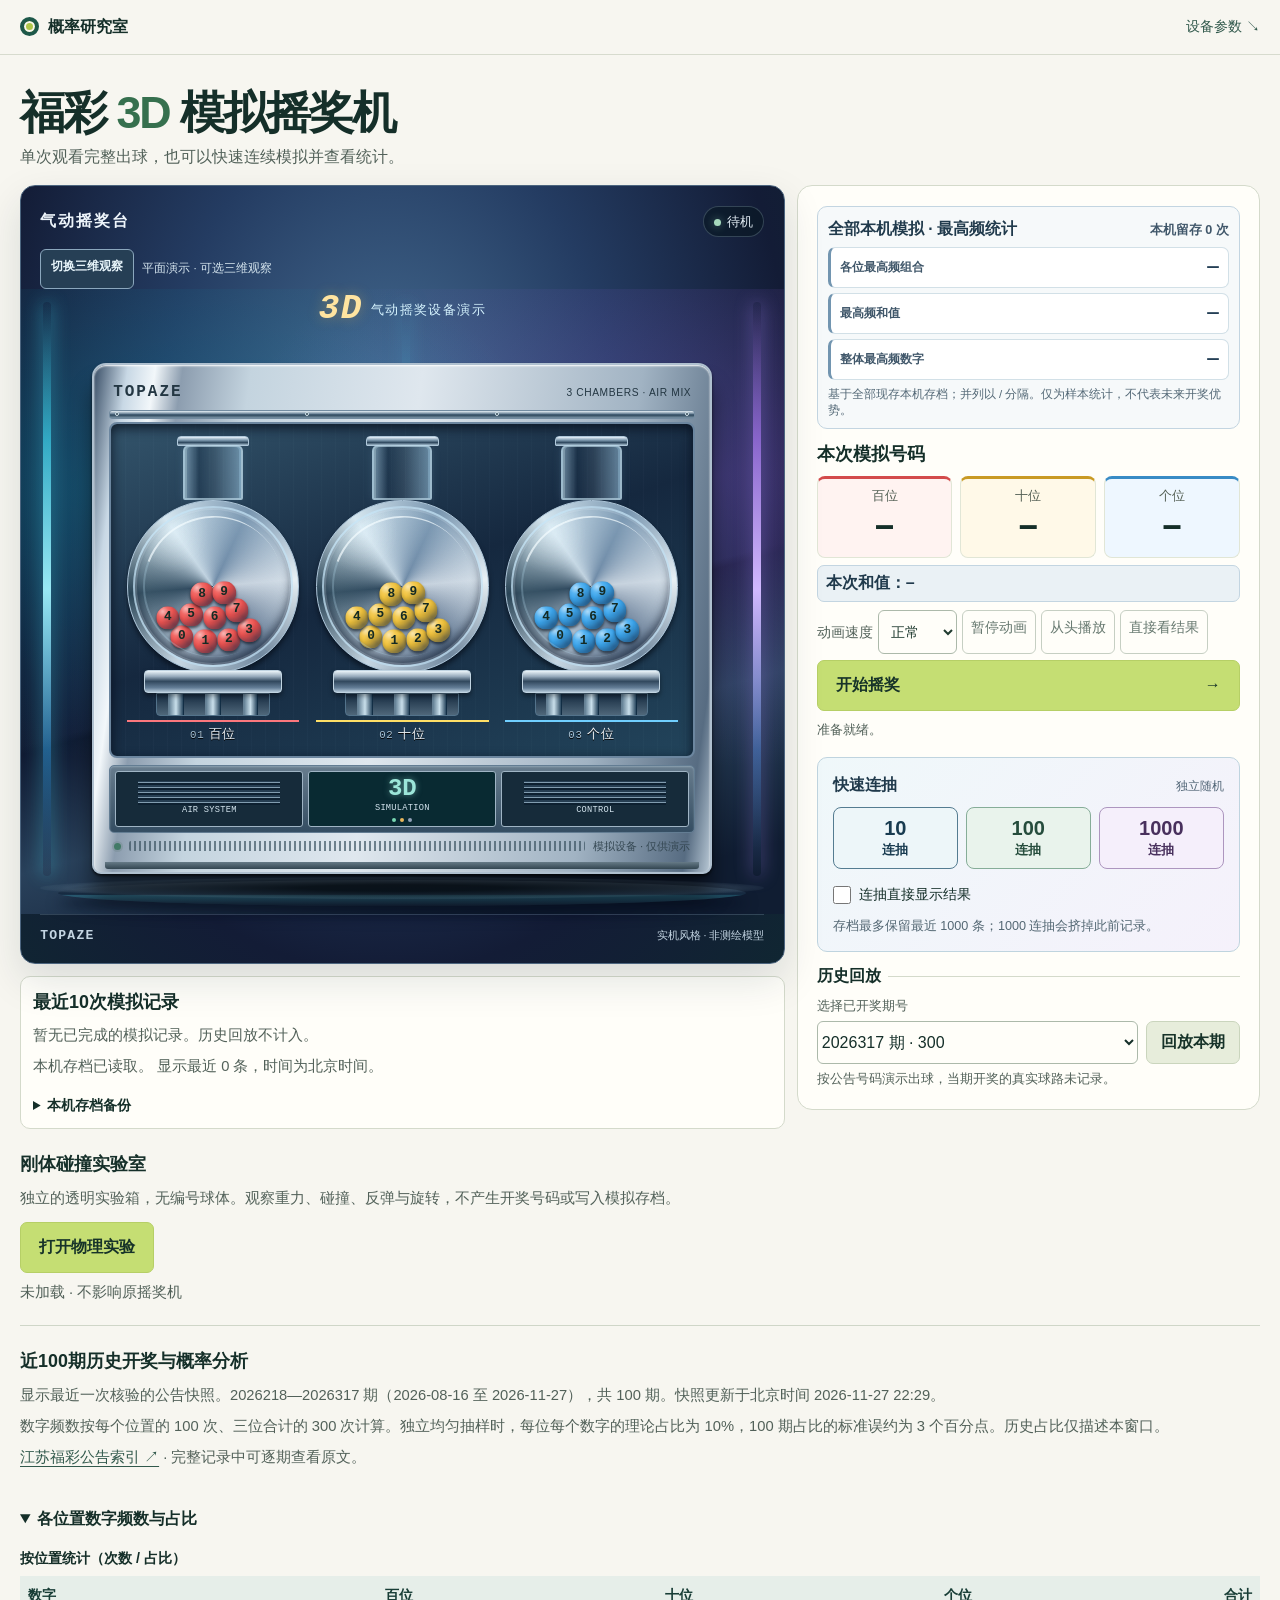
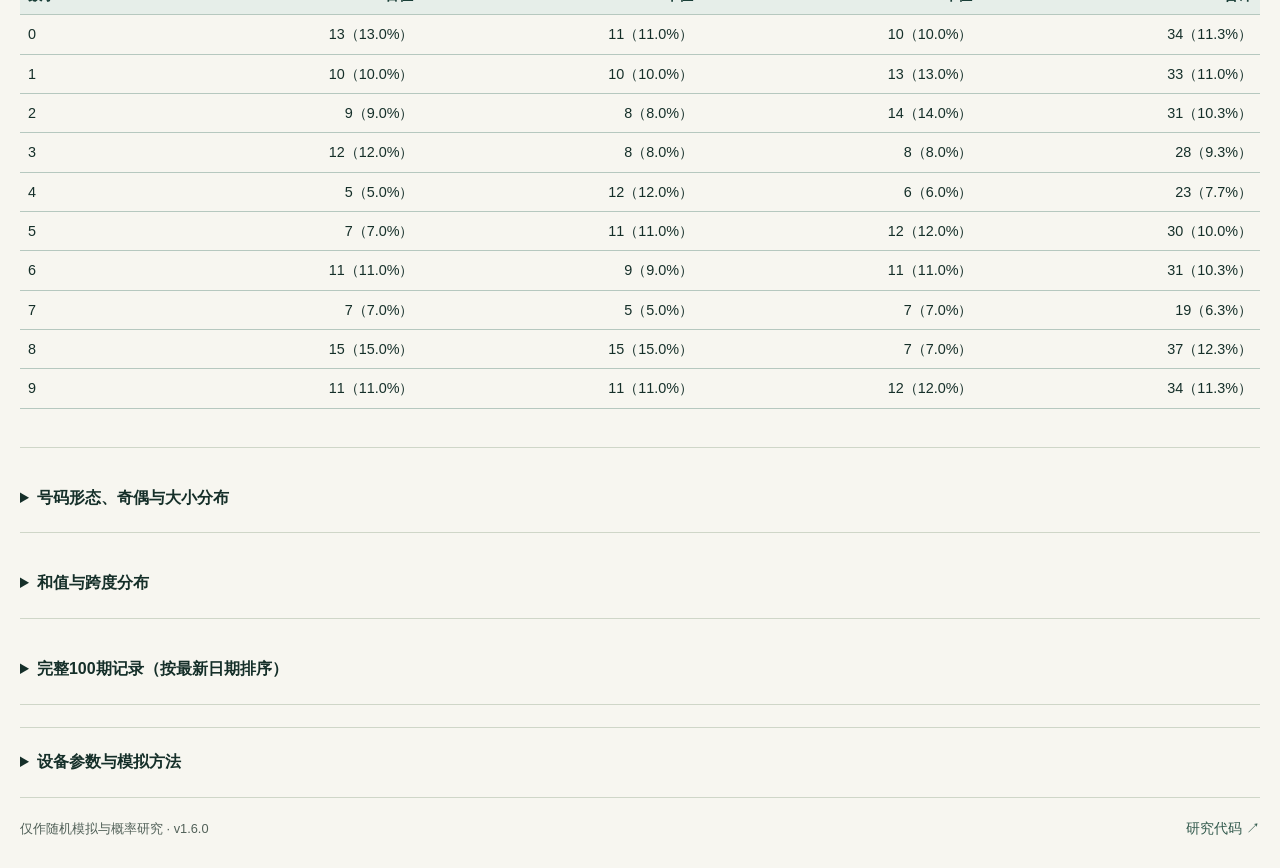
==== commit 8536d60a: "Replay recent simulated draws from the local archive" ====
--- a/index.html
+++ b/index.html
@@ -5,9 +5,9 @@
   <meta name="viewport" content="width=device-width,initial-scale=1">
   <meta name="theme-color" content="#183d36">
   <title>福彩 3D · 模拟摇奖机</title>
-  <link rel="stylesheet" href="./lottery-research/draw.css?v=1.4.0">
-  <script type="module" src="./lottery-research/draw-ui.mjs?v=1.5.0"></script>
-  <script type="module" src="./lottery-research/history-view.mjs?v=1.5.0"></script>
+  <link rel="stylesheet" href="./lottery-research/draw.css?v=1.6.0">
+  <script type="module" src="./lottery-research/draw-ui.mjs?v=1.6.0"></script>
+  <script type="module" src="./lottery-research/history-view.mjs?v=1.6.0"></script>
 <style>
 #official-history details{margin-top:1rem}
 #official-history summary{cursor:pointer}
@@ -78,7 +78,7 @@
         </div>
         <p class="frequency-note">基于全部现存本机存档；并列以 / 分隔。仅为样本统计，不代表未来开奖优势。</p>
       </section>
-      <h2 id="result-title">本次模拟号码</h2>
+      <h2 id="result-title" tabindex="-1">本次模拟号码</h2>
       <div class="output" aria-hidden="true">
         <div><small>百位</small><b>–</b></div><div><small>十位</small><b>–</b></div><div><small>个位</small><b>–</b></div>
       </div>
@@ -190,5 +190,5 @@
     <p><a href="https://www.szlottery.org/fcw/fcxw/csdt/content/post_752635.html">福彩公开设备资料 ↗</a> · <a href="https://caipiao.people.com.cn/n1/2015/1231/c373276-27999921.html">球室结构与颜色 ↗</a> · <a href="https://www.swlc.net.cn/games/3d.html">福彩 3D 开奖规则 ↗</a></p>
   </details>
 </main>
-<footer class="container"><span>仅作随机模拟与概率研究 · v1.5.0</span><a href="https://github.com/wpcnb/order-classifier/tree/main/lottery-research">研究代码 ↗</a></footer>
+<footer class="container"><span>仅作随机模拟与概率研究 · v1.6.0</span><a href="https://github.com/wpcnb/order-classifier/tree/main/lottery-research">研究代码 ↗</a></footer>
 </body></html>
--- a/lottery-research/draw.css
+++ b/lottery-research/draw.css
@@ -193,6 +193,9 @@
 .desk-history{grid-area:history;min-width:0;padding:12px;border:1px solid #d4dacb;border-radius:10px;background:#fffef9}
 .desk-history #history{display:grid;grid-template-columns:repeat(2,minmax(0,1fr));gap:5px}
 .desk-history #history li{font-size:.78rem;letter-spacing:0;padding:5px 7px;overflow-wrap:anywhere}
+.desk-history #history li{display:flex;align-items:center;justify-content:space-between;gap:8px}
+.desk-history #history li span{min-width:0}
+.saved-replay{flex:none;min-width:44px;min-height:44px;align-items:center;justify-content:center;padding:5px 8px;font:inherit}
 .desk-history details{padding:9px 0 0;border-bottom:0;font-size:.85rem}
 .desk .recent-frequency{margin:0 0 12px;padding:10px}
 .desk .recent-frequency h3{font-size:.98rem;margin:0}
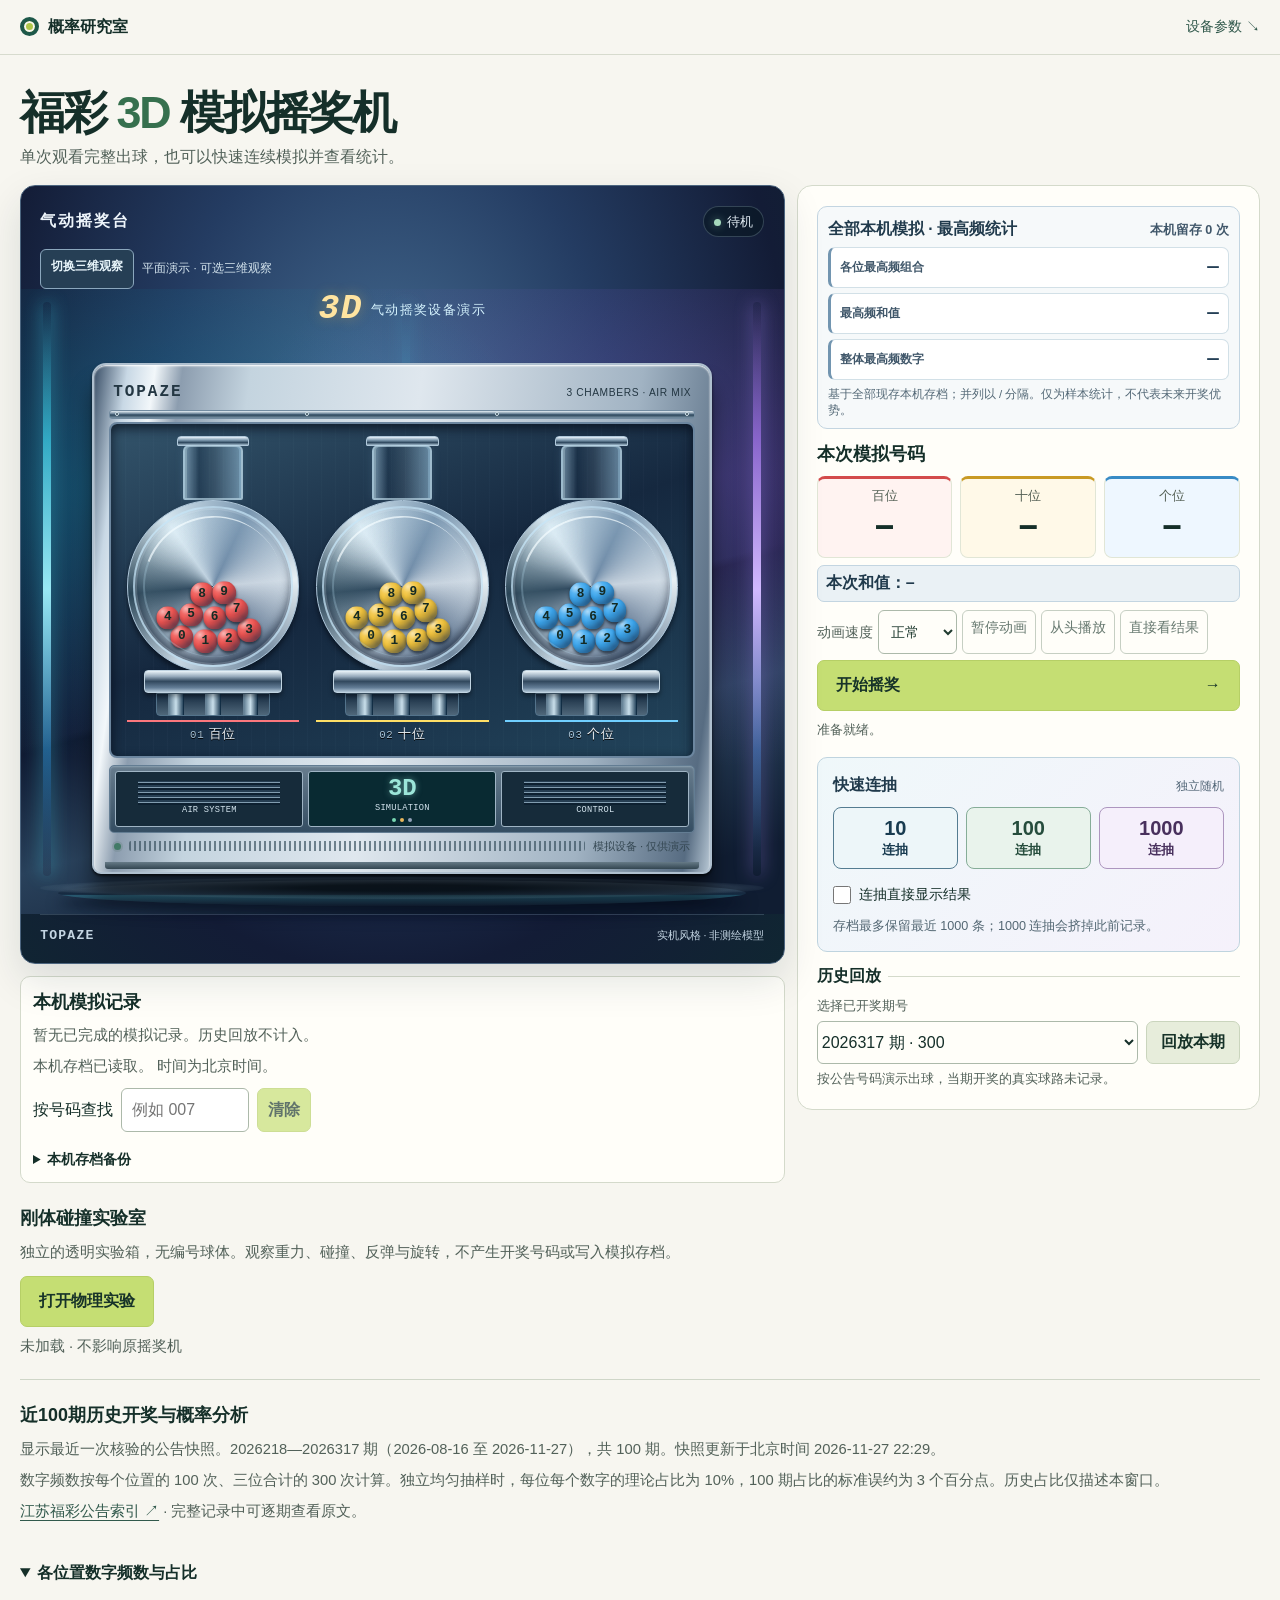
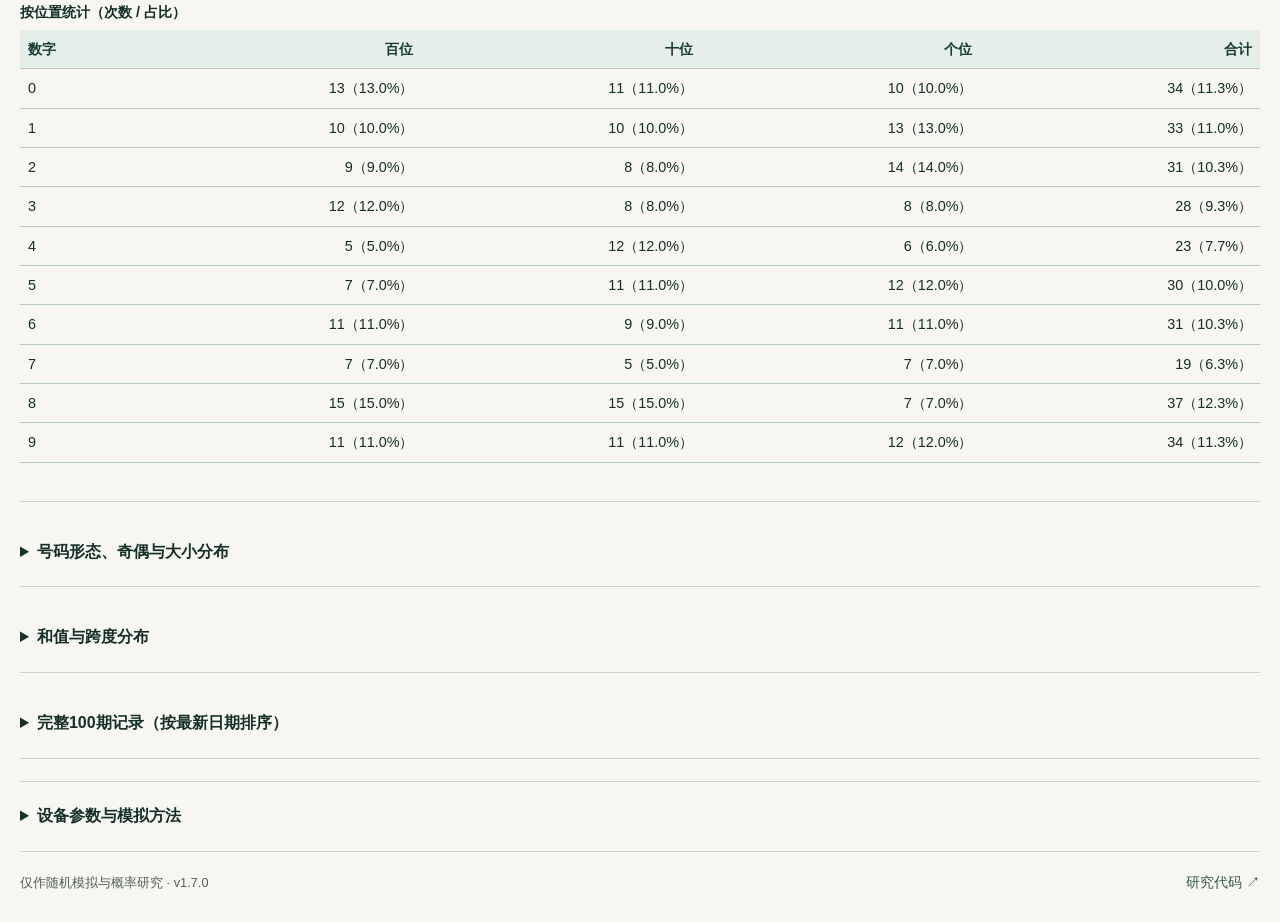
==== commit ad62af69: "Find and replay saved draws by number prefix" ====
--- a/index.html
+++ b/index.html
@@ -5,9 +5,9 @@
   <meta name="viewport" content="width=device-width,initial-scale=1">
   <meta name="theme-color" content="#183d36">
   <title>福彩 3D · 模拟摇奖机</title>
-  <link rel="stylesheet" href="./lottery-research/draw.css?v=1.6.0">
-  <script type="module" src="./lottery-research/draw-ui.mjs?v=1.6.0"></script>
-  <script type="module" src="./lottery-research/history-view.mjs?v=1.6.0"></script>
+  <link rel="stylesheet" href="./lottery-research/draw.css?v=1.7.0">
+  <script type="module" src="./lottery-research/draw-ui.mjs?v=1.7.0"></script>
+  <script type="module" src="./lottery-research/history-view.mjs?v=1.7.0"></script>
 <style>
 #official-history details{margin-top:1rem}
 #official-history summary{cursor:pointer}
@@ -142,11 +142,18 @@
       <noscript>请启用 JavaScript 后开始摇奖。</noscript>
     </section>
     <section class="history desk-history" aria-labelledby="history-title">
-    <h2 id="history-title">最近10次模拟记录</h2>
+    <h2 id="history-title">本机模拟记录</h2>
     <p id="empty-history">暂无已完成的模拟记录。历史回放不计入。</p>
-    <p id="archive-status" role="status"></p><ol id="history"></ol>
+    <p id="archive-status" role="status"></p>
+    <div class="archive-search">
+      <label for="archive-number">按号码查找</label>
+      <input id="archive-number" type="text" inputmode="numeric" maxlength="3" autocomplete="off" placeholder="例如 007" aria-describedby="archive-search-status" disabled>
+      <button id="archive-search-clear" type="button" disabled>清除</button>
+    </div>
+    <p id="archive-search-status" role="status"></p>
+    <ol id="history"></ol>
     <details><summary>本机存档备份</summary>
-      <p>页面仅显示最近10次，较早记录不展示但保留在当前浏览器（最多1000条），可导出完整备份。清除站点数据或换设备不会自动恢复。</p>
+      <p>当前浏览器最多保留 1000 条模拟记录，可按号码查找或导出完整备份。清除站点数据或换设备不会自动恢复。</p>
       <button id="archive-export" type="button" disabled>导出完整存档（JSON）</button>
     </details>
     </section>
@@ -190,5 +197,5 @@
     <p><a href="https://www.szlottery.org/fcw/fcxw/csdt/content/post_752635.html">福彩公开设备资料 ↗</a> · <a href="https://caipiao.people.com.cn/n1/2015/1231/c373276-27999921.html">球室结构与颜色 ↗</a> · <a href="https://www.swlc.net.cn/games/3d.html">福彩 3D 开奖规则 ↗</a></p>
   </details>
 </main>
-<footer class="container"><span>仅作随机模拟与概率研究 · v1.6.0</span><a href="https://github.com/wpcnb/order-classifier/tree/main/lottery-research">研究代码 ↗</a></footer>
+<footer class="container"><span>仅作随机模拟与概率研究 · v1.7.0</span><a href="https://github.com/wpcnb/order-classifier/tree/main/lottery-research">研究代码 ↗</a></footer>
 </body></html>
--- a/lottery-research/draw.css
+++ b/lottery-research/draw.css
@@ -197,6 +197,9 @@
 .desk-history #history li span{min-width:0}
 .saved-replay{flex:none;min-width:44px;min-height:44px;align-items:center;justify-content:center;padding:5px 8px;font:inherit}
 .desk-history details{padding:9px 0 0;border-bottom:0;font-size:.85rem}
+.archive-search{display:flex;flex-wrap:wrap;align-items:center;gap:8px;margin-top:10px}
+.archive-search input{box-sizing:border-box;width:8rem;max-width:100%;min-height:44px;padding:6px 10px;border:1px solid #acb9aa;border-radius:6px;font:inherit}
+.archive-search button{min-height:44px;padding:6px 10px;align-items:center}
 .desk .recent-frequency{margin:0 0 12px;padding:10px}
 .desk .recent-frequency h3{font-size:.98rem;margin:0}
 #recent-frequency-sample{margin:3px 0;font-size:.74rem;color:#536876}
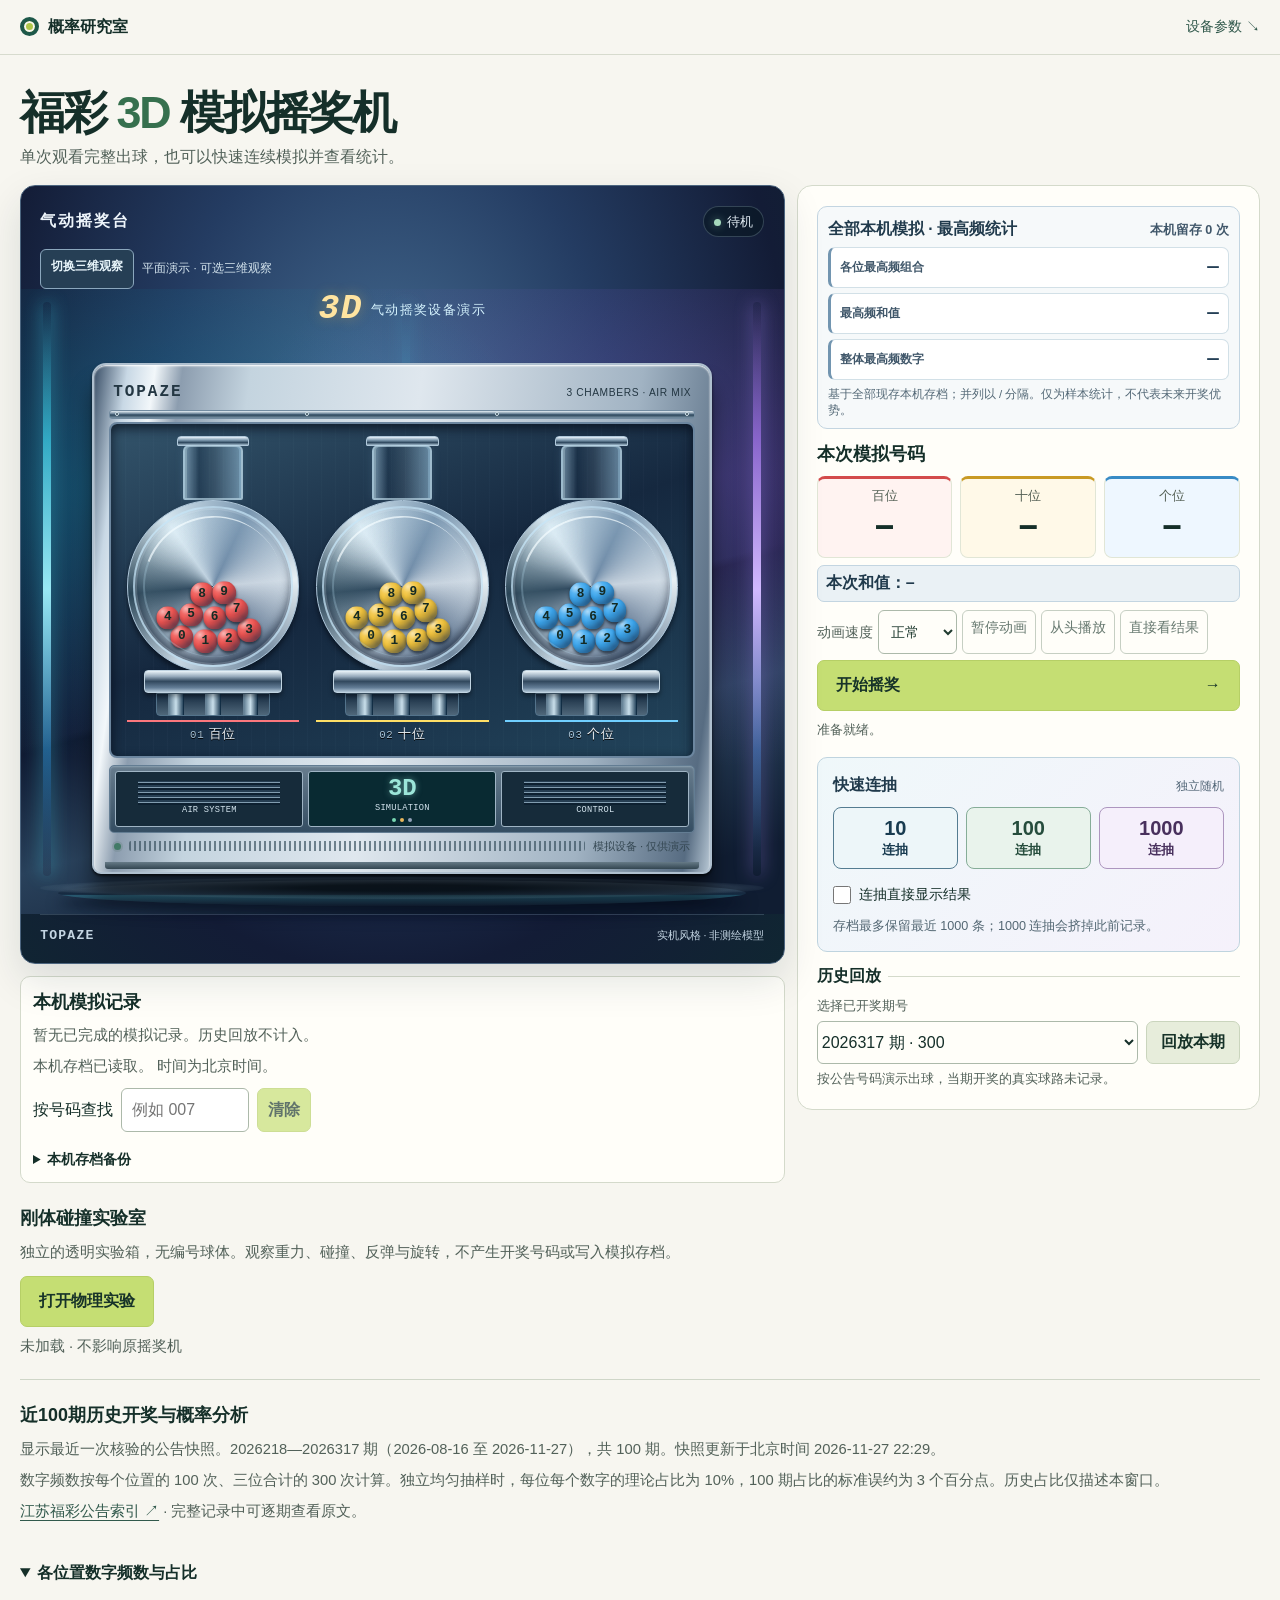
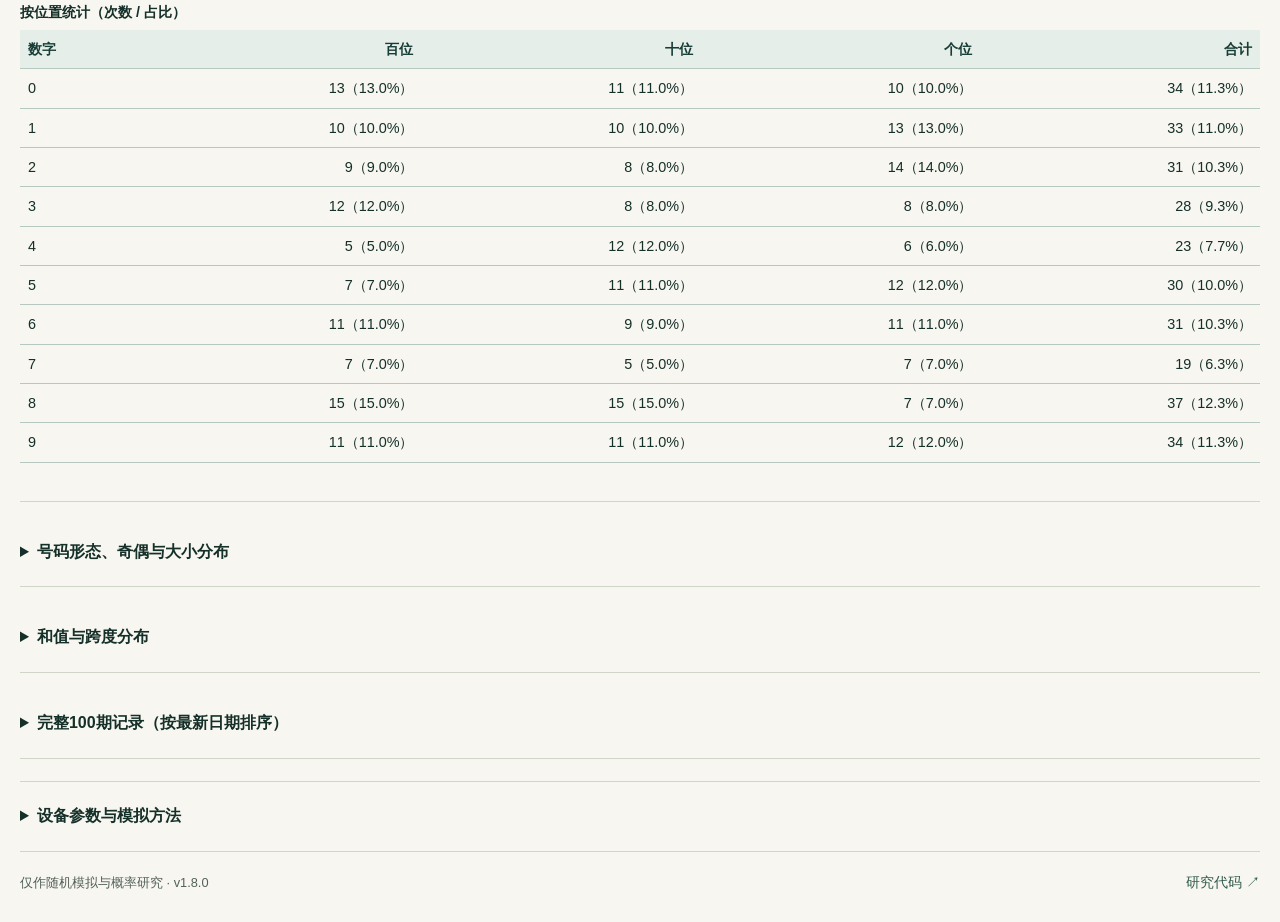
==== commit 5108046f: "Paginate all saved draw records and search results" ====
--- a/index.html
+++ b/index.html
@@ -5,9 +5,9 @@
   <meta name="viewport" content="width=device-width,initial-scale=1">
   <meta name="theme-color" content="#183d36">
   <title>福彩 3D · 模拟摇奖机</title>
-  <link rel="stylesheet" href="./lottery-research/draw.css?v=1.7.0">
-  <script type="module" src="./lottery-research/draw-ui.mjs?v=1.7.0"></script>
-  <script type="module" src="./lottery-research/history-view.mjs?v=1.7.0"></script>
+  <link rel="stylesheet" href="./lottery-research/draw.css?v=1.8.0">
+  <script type="module" src="./lottery-research/draw-ui.mjs?v=1.8.0"></script>
+  <script type="module" src="./lottery-research/history-view.mjs?v=1.8.0"></script>
 <style>
 #official-history details{margin-top:1rem}
 #official-history summary{cursor:pointer}
@@ -151,6 +151,10 @@
       <button id="archive-search-clear" type="button" disabled>清除</button>
     </div>
     <p id="archive-search-status" role="status"></p>
+    <nav id="archive-pagination" class="archive-pagination" aria-label="模拟记录翻页" hidden>
+      <button id="archive-prev" type="button" aria-controls="history" disabled>上一页</button>
+      <button id="archive-next" type="button" aria-controls="history" disabled>下一页</button>
+    </nav>
     <ol id="history"></ol>
     <details><summary>本机存档备份</summary>
       <p>当前浏览器最多保留 1000 条模拟记录，可按号码查找或导出完整备份。清除站点数据或换设备不会自动恢复。</p>
@@ -197,5 +201,5 @@
     <p><a href="https://www.szlottery.org/fcw/fcxw/csdt/content/post_752635.html">福彩公开设备资料 ↗</a> · <a href="https://caipiao.people.com.cn/n1/2015/1231/c373276-27999921.html">球室结构与颜色 ↗</a> · <a href="https://www.swlc.net.cn/games/3d.html">福彩 3D 开奖规则 ↗</a></p>
   </details>
 </main>
-<footer class="container"><span>仅作随机模拟与概率研究 · v1.7.0</span><a href="https://github.com/wpcnb/order-classifier/tree/main/lottery-research">研究代码 ↗</a></footer>
+<footer class="container"><span>仅作随机模拟与概率研究 · v1.8.0</span><a href="https://github.com/wpcnb/order-classifier/tree/main/lottery-research">研究代码 ↗</a></footer>
 </body></html>
--- a/lottery-research/draw.css
+++ b/lottery-research/draw.css
@@ -199,7 +199,8 @@
 .desk-history details{padding:9px 0 0;border-bottom:0;font-size:.85rem}
 .archive-search{display:flex;flex-wrap:wrap;align-items:center;gap:8px;margin-top:10px}
 .archive-search input{box-sizing:border-box;width:8rem;max-width:100%;min-height:44px;padding:6px 10px;border:1px solid #acb9aa;border-radius:6px;font:inherit}
-.archive-search button{min-height:44px;padding:6px 10px;align-items:center}
+.archive-search button,.archive-pagination button{min-height:44px;padding:6px 10px;align-items:center}
+.archive-pagination:not([hidden]){display:flex;flex-wrap:wrap;gap:8px;margin-top:8px}
 .desk .recent-frequency{margin:0 0 12px;padding:10px}
 .desk .recent-frequency h3{font-size:.98rem;margin:0}
 #recent-frequency-sample{margin:3px 0;font-size:.74rem;color:#536876}
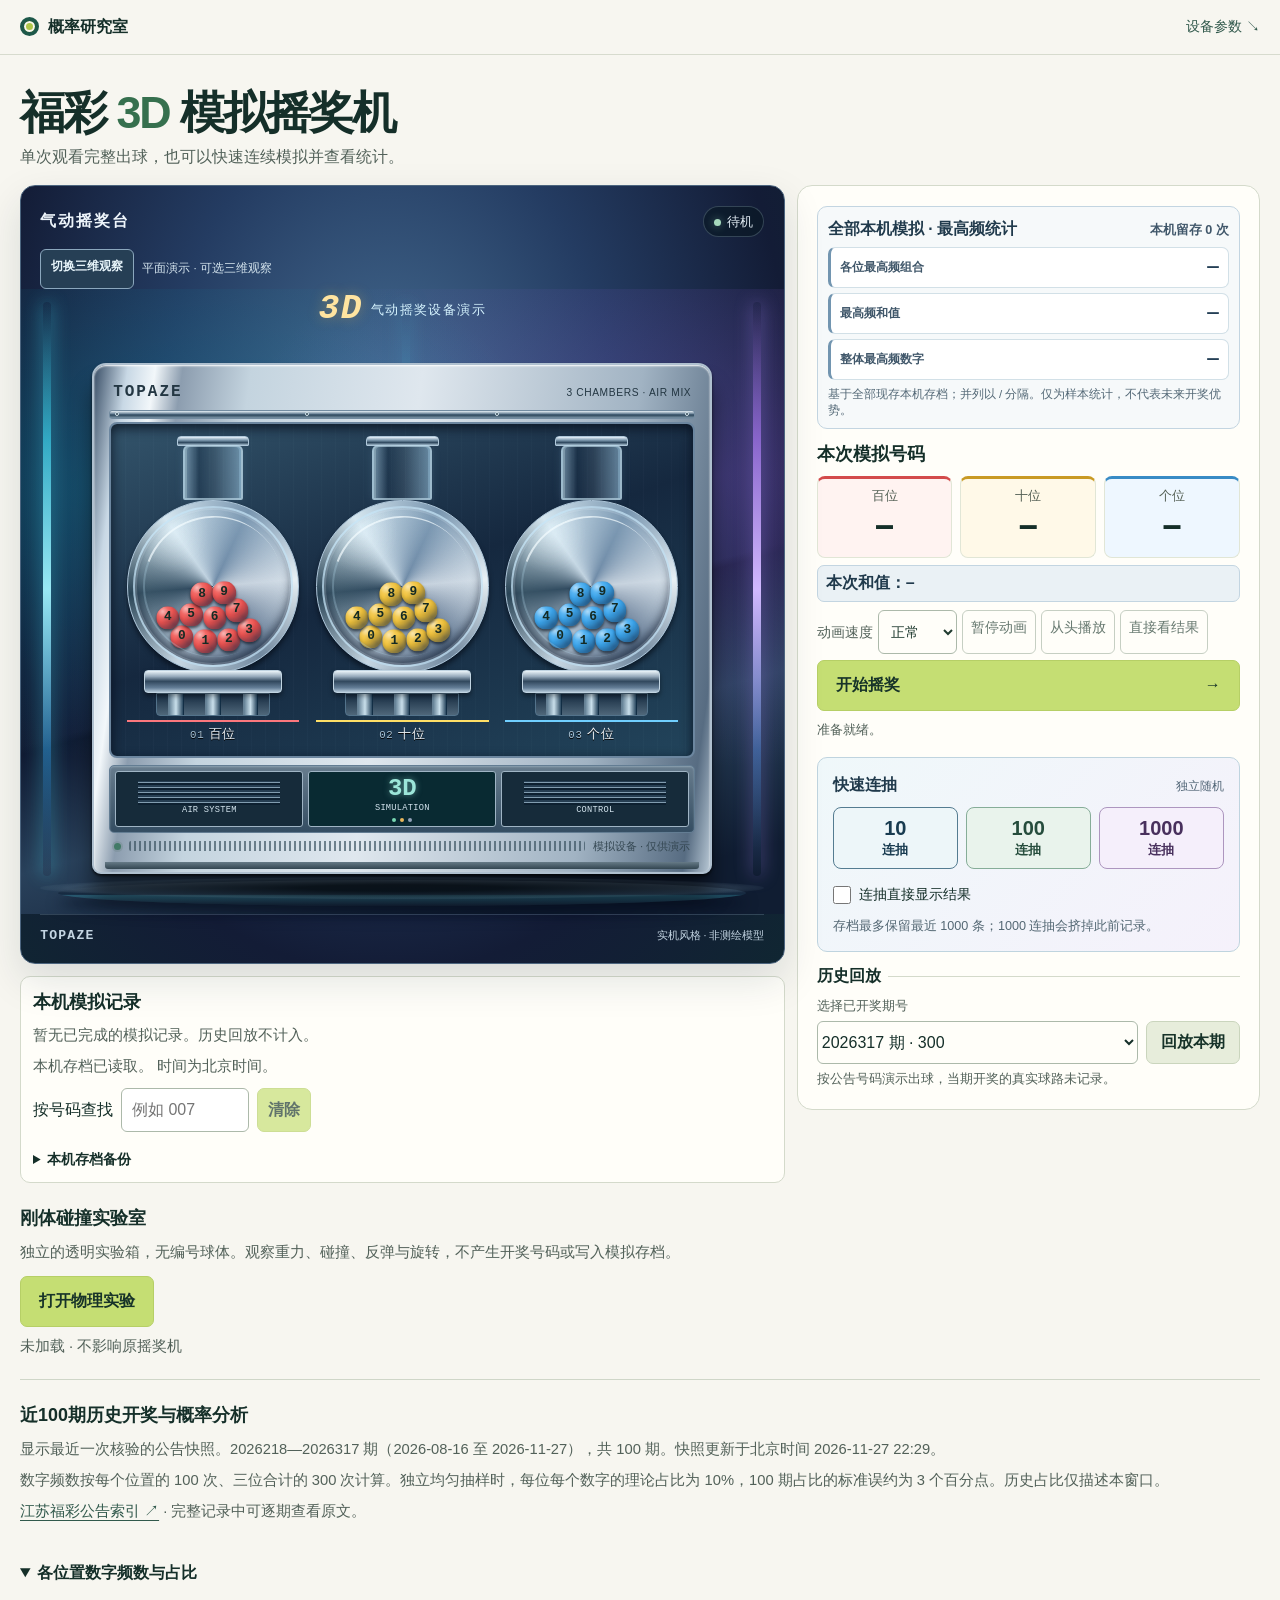
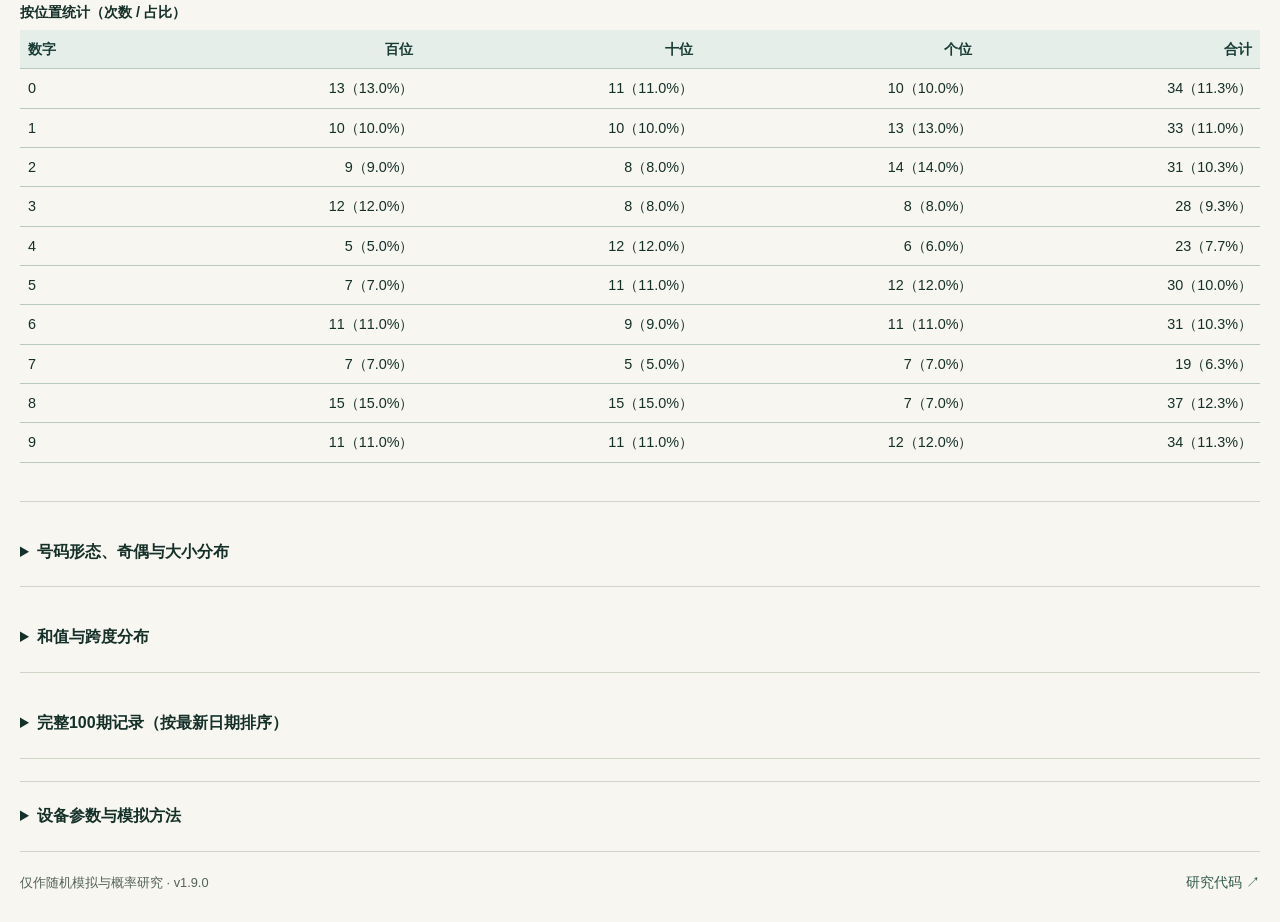
==== commit cc8d36c0: "Restore simulated draw archives from JSON backups" ====
--- a/index.html
+++ b/index.html
@@ -5,9 +5,9 @@
   <meta name="viewport" content="width=device-width,initial-scale=1">
   <meta name="theme-color" content="#183d36">
   <title>福彩 3D · 模拟摇奖机</title>
-  <link rel="stylesheet" href="./lottery-research/draw.css?v=1.8.0">
-  <script type="module" src="./lottery-research/draw-ui.mjs?v=1.8.0"></script>
-  <script type="module" src="./lottery-research/history-view.mjs?v=1.8.0"></script>
+  <link rel="stylesheet" href="./lottery-research/draw.css?v=1.9.0">
+  <script type="module" src="./lottery-research/draw-ui.mjs?v=1.9.0"></script>
+  <script type="module" src="./lottery-research/history-view.mjs?v=1.9.0"></script>
 <style>
 #official-history details{margin-top:1rem}
 #official-history summary{cursor:pointer}
@@ -157,8 +157,13 @@
     </nav>
     <ol id="history"></ol>
     <details><summary>本机存档备份</summary>
-      <p>当前浏览器最多保留 1000 条模拟记录，可按号码查找或导出完整备份。清除站点数据或换设备不会自动恢复。</p>
-      <button id="archive-export" type="button" disabled>导出完整存档（JSON）</button>
+      <p>导入 JSON 备份会合并记录，已有记录会保留。合并后超过 1000 条时，整份备份不会导入。</p>
+      <div class="archive-backup-actions">
+        <button id="archive-export" type="button" disabled>导出完整存档（JSON）</button>
+        <button id="archive-import" type="button" disabled>导入存档（JSON）</button>
+        <input id="archive-import-file" type="file" accept=".json,application/json" hidden>
+      </div>
+      <p id="archive-import-status" role="status"></p>
     </details>
     </section>
   </div>
@@ -201,5 +206,5 @@
     <p><a href="https://www.szlottery.org/fcw/fcxw/csdt/content/post_752635.html">福彩公开设备资料 ↗</a> · <a href="https://caipiao.people.com.cn/n1/2015/1231/c373276-27999921.html">球室结构与颜色 ↗</a> · <a href="https://www.swlc.net.cn/games/3d.html">福彩 3D 开奖规则 ↗</a></p>
   </details>
 </main>
-<footer class="container"><span>仅作随机模拟与概率研究 · v1.8.0</span><a href="https://github.com/wpcnb/order-classifier/tree/main/lottery-research">研究代码 ↗</a></footer>
+<footer class="container"><span>仅作随机模拟与概率研究 · v1.9.0</span><a href="https://github.com/wpcnb/order-classifier/tree/main/lottery-research">研究代码 ↗</a></footer>
 </body></html>
--- a/lottery-research/draw.css
+++ b/lottery-research/draw.css
@@ -201,6 +201,9 @@
 .archive-search input{box-sizing:border-box;width:8rem;max-width:100%;min-height:44px;padding:6px 10px;border:1px solid #acb9aa;border-radius:6px;font:inherit}
 .archive-search button,.archive-pagination button{min-height:44px;padding:6px 10px;align-items:center}
 .archive-pagination:not([hidden]){display:flex;flex-wrap:wrap;gap:8px;margin-top:8px}
+.archive-backup-actions{display:flex;flex-wrap:wrap;gap:8px;margin-top:8px}
+.archive-backup-actions button{min-height:44px;align-items:center;padding:6px 10px}
+#archive-import-status:empty{margin:0}
 .desk .recent-frequency{margin:0 0 12px;padding:10px}
 .desk .recent-frequency h3{font-size:.98rem;margin:0}
 #recent-frequency-sample{margin:3px 0;font-size:.74rem;color:#536876}
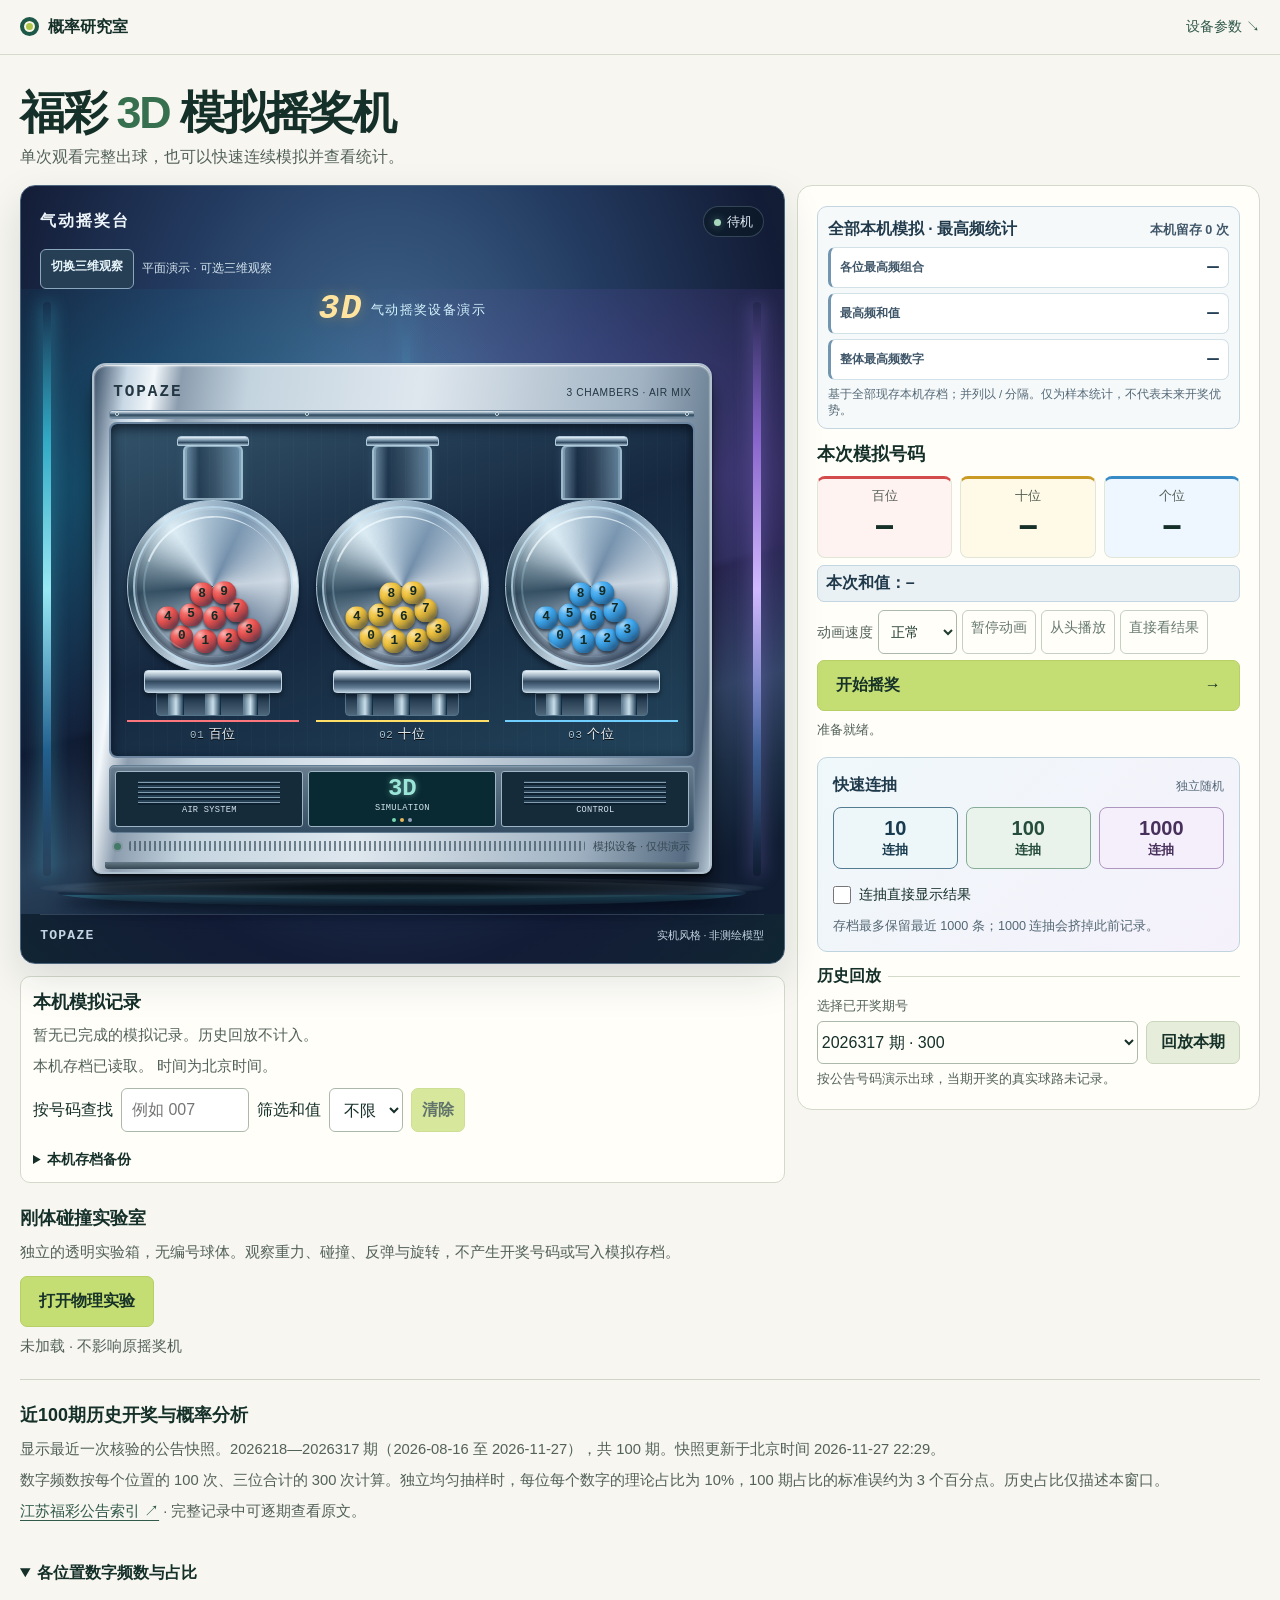
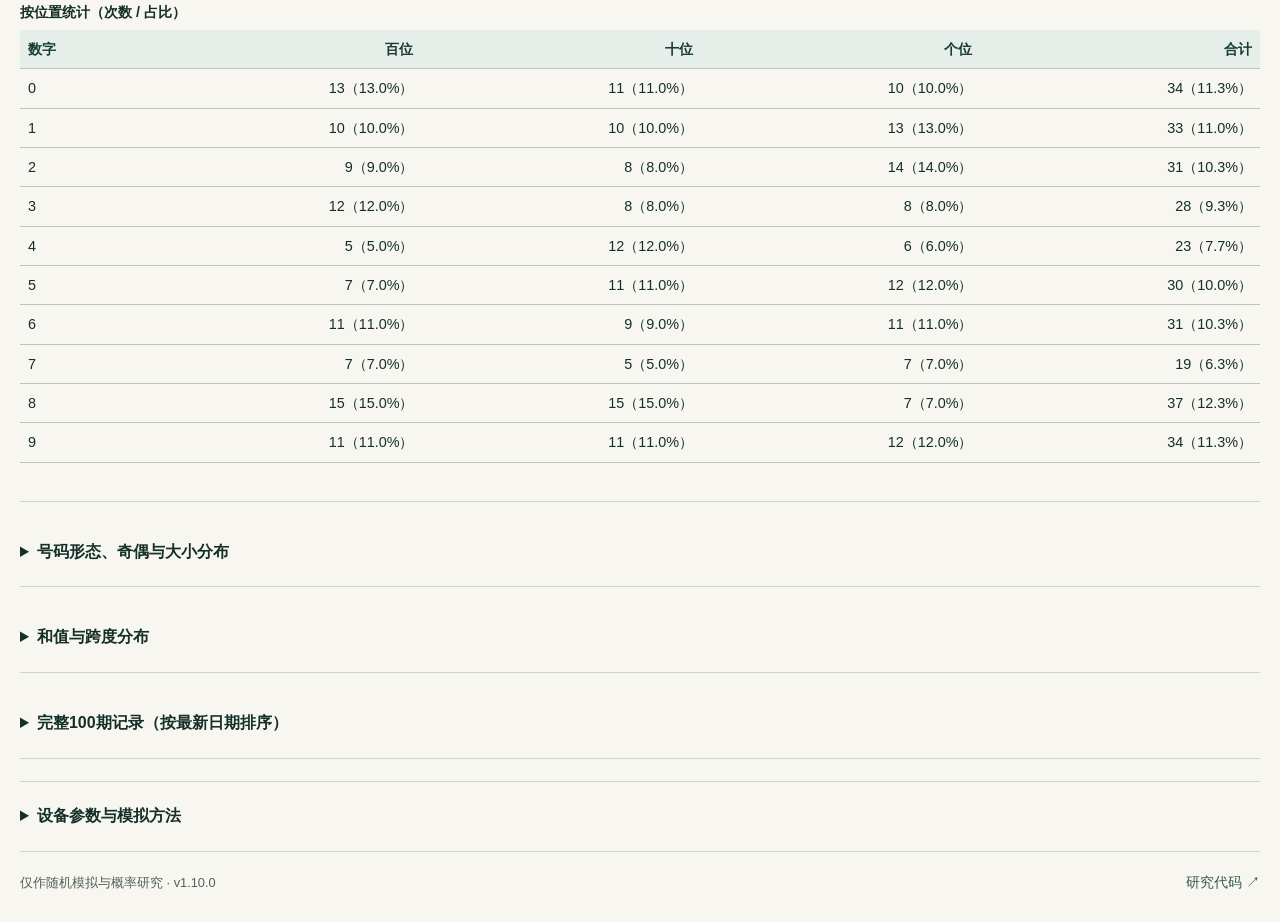
==== commit fe16728a: "Filter local simulated records by digit sum" ====
--- a/index.html
+++ b/index.html
@@ -5,9 +5,9 @@
   <meta name="viewport" content="width=device-width,initial-scale=1">
   <meta name="theme-color" content="#183d36">
   <title>福彩 3D · 模拟摇奖机</title>
-  <link rel="stylesheet" href="./lottery-research/draw.css?v=1.9.0">
-  <script type="module" src="./lottery-research/draw-ui.mjs?v=1.9.0"></script>
-  <script type="module" src="./lottery-research/history-view.mjs?v=1.9.0"></script>
+  <link rel="stylesheet" href="./lottery-research/draw.css?v=1.10.0">
+  <script type="module" src="./lottery-research/draw-ui.mjs?v=1.10.0"></script>
+  <script type="module" src="./lottery-research/history-view.mjs?v=1.10.0"></script>
 <style>
 #official-history details{margin-top:1rem}
 #official-history summary{cursor:pointer}
@@ -148,6 +148,11 @@
     <div class="archive-search">
       <label for="archive-number">按号码查找</label>
       <input id="archive-number" type="text" inputmode="numeric" maxlength="3" autocomplete="off" placeholder="例如 007" aria-describedby="archive-search-status" disabled>
+      <label class="archive-sum-filter">筛选和值
+        <select id="archive-sum-filter" aria-describedby="archive-search-status" disabled>
+          <option value="">不限</option>
+        </select>
+      </label>
       <button id="archive-search-clear" type="button" disabled>清除</button>
     </div>
     <p id="archive-search-status" role="status"></p>
@@ -206,5 +211,5 @@
     <p><a href="https://www.szlottery.org/fcw/fcxw/csdt/content/post_752635.html">福彩公开设备资料 ↗</a> · <a href="https://caipiao.people.com.cn/n1/2015/1231/c373276-27999921.html">球室结构与颜色 ↗</a> · <a href="https://www.swlc.net.cn/games/3d.html">福彩 3D 开奖规则 ↗</a></p>
   </details>
 </main>
-<footer class="container"><span>仅作随机模拟与概率研究 · v1.9.0</span><a href="https://github.com/wpcnb/order-classifier/tree/main/lottery-research">研究代码 ↗</a></footer>
+<footer class="container"><span>仅作随机模拟与概率研究 · v1.10.0</span><a href="https://github.com/wpcnb/order-classifier/tree/main/lottery-research">研究代码 ↗</a></footer>
 </body></html>
--- a/lottery-research/draw.css
+++ b/lottery-research/draw.css
@@ -199,6 +199,8 @@
 .desk-history details{padding:9px 0 0;border-bottom:0;font-size:.85rem}
 .archive-search{display:flex;flex-wrap:wrap;align-items:center;gap:8px;margin-top:10px}
 .archive-search input{box-sizing:border-box;width:8rem;max-width:100%;min-height:44px;padding:6px 10px;border:1px solid #acb9aa;border-radius:6px;font:inherit}
+.archive-sum-filter{display:inline-flex;align-items:center;gap:8px}
+.archive-sum-filter select{min-height:44px;padding:6px 10px;border:1px solid #acb9aa;border-radius:6px;background:#fff;color:inherit;font:inherit}
 .archive-search button,.archive-pagination button{min-height:44px;padding:6px 10px;align-items:center}
 .archive-pagination:not([hidden]){display:flex;flex-wrap:wrap;gap:8px;margin-top:8px}
 .archive-backup-actions{display:flex;flex-wrap:wrap;gap:8px;margin-top:8px}
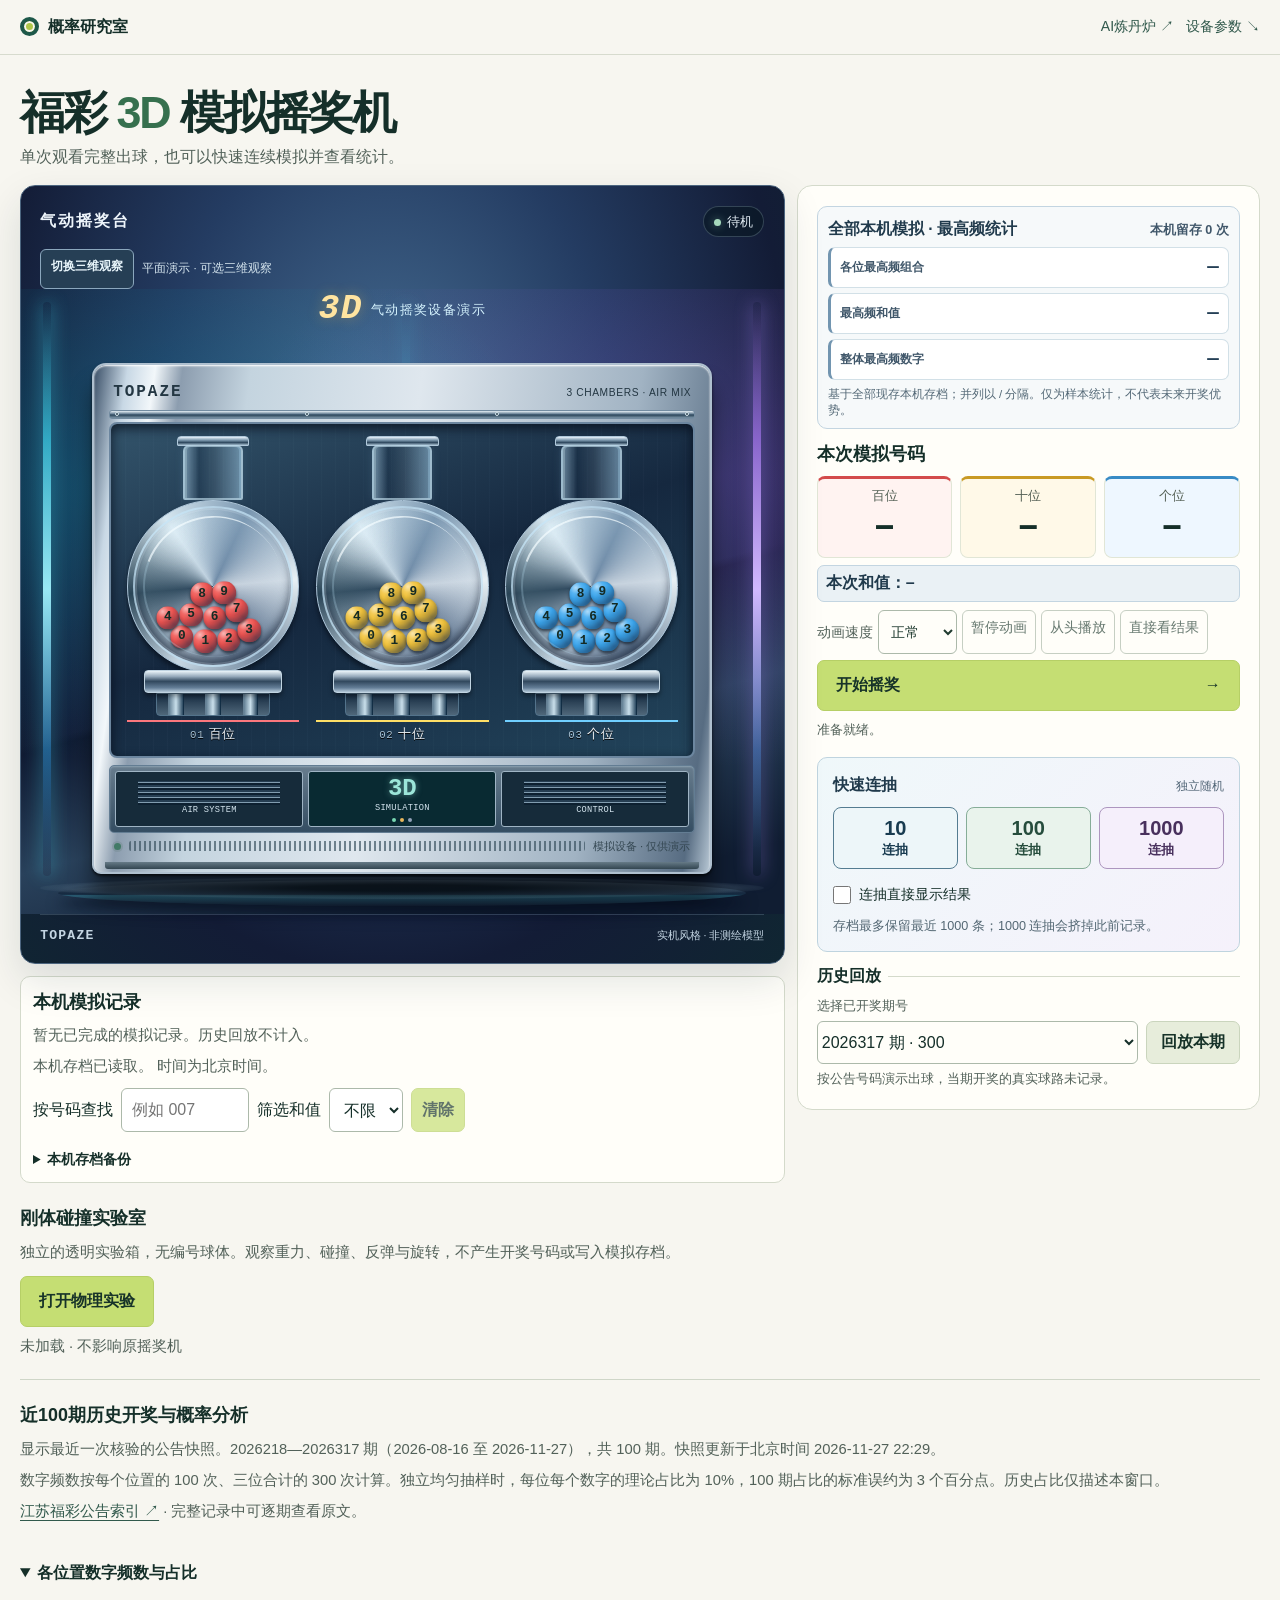
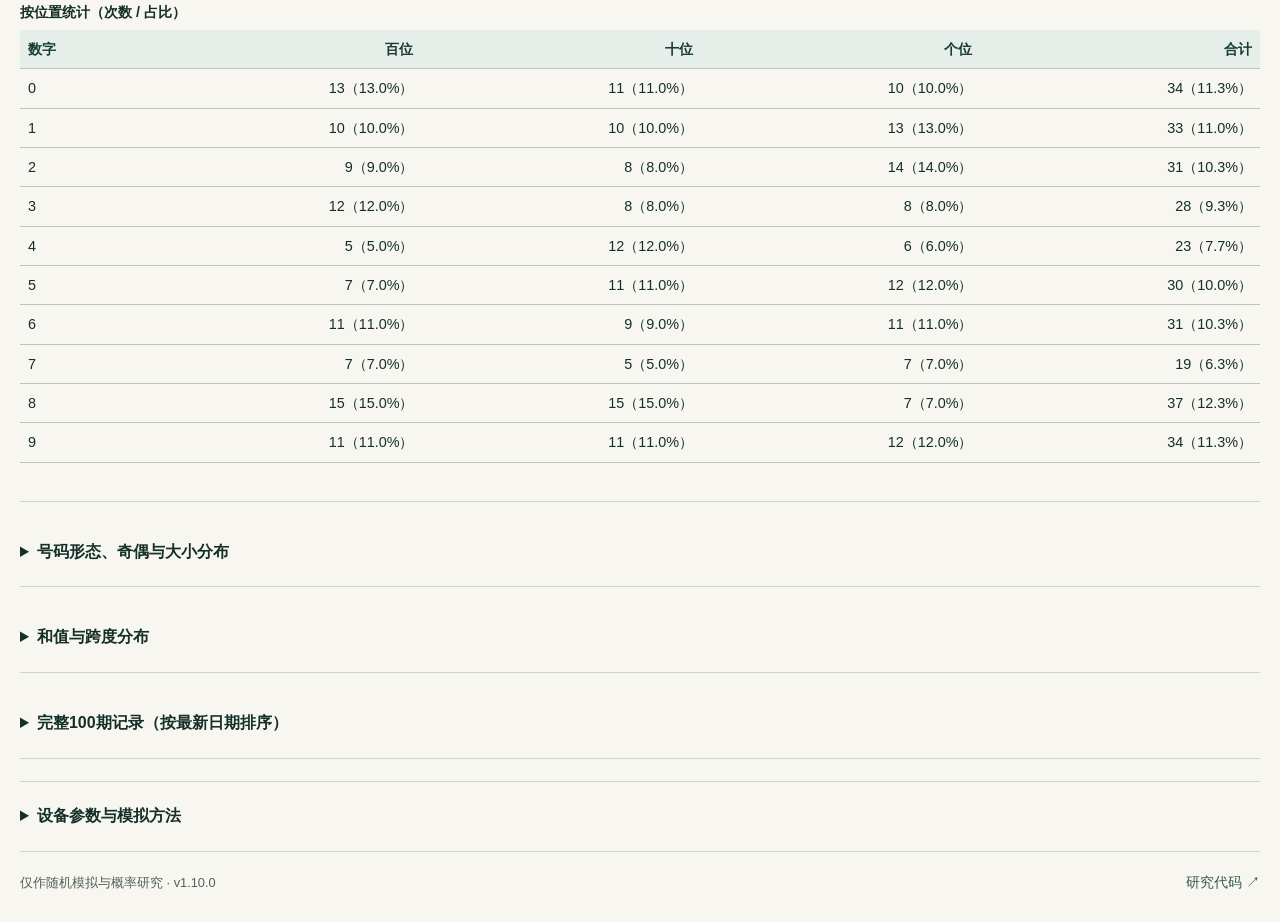
==== commit db2d7ba5: "Add tablet-friendly Taishang Laojun creation workbench Build a static, noncommercial prompt composer" ====
--- a/index.html
+++ b/index.html
@@ -21,7 +21,7 @@
 </style>
 </head>
 <body>
-<header><div class="container mast"><span class="wordmark"><i aria-hidden="true"></i> 概率研究室</span><a href="#specs">设备参数 ↘</a></div></header>
+<header><div class="container mast"><span class="wordmark"><i aria-hidden="true"></i> 概率研究室</span><span style="display:flex;flex-wrap:wrap;gap:12px;align-items:center"><a href="./taishang-laojun/">AI炼丹炉 ↗</a><a href="#specs">设备参数 ↘</a></span></div></header>
 <main class="container">
   <h1>福彩 <span>3D</span> 模拟摇奖机</h1>
   <p class="intro">单次观看完整出球，也可以快速连续模拟并查看统计。</p>
@@ -148,11 +148,12 @@
     <div class="archive-search">
       <label for="archive-number">按号码查找</label>
       <input id="archive-number" type="text" inputmode="numeric" maxlength="3" autocomplete="off" placeholder="例如 007" aria-describedby="archive-search-status" disabled>
-      <label class="archive-sum-filter">筛选和值
+      <div class="archive-sum-filter">
+        <label for="archive-sum-filter">筛选和值</label>
         <select id="archive-sum-filter" aria-describedby="archive-search-status" disabled>
           <option value="">不限</option>
         </select>
-      </label>
+      </div>
       <button id="archive-search-clear" type="button" disabled>清除</button>
     </div>
     <p id="archive-search-status" role="status"></p>
